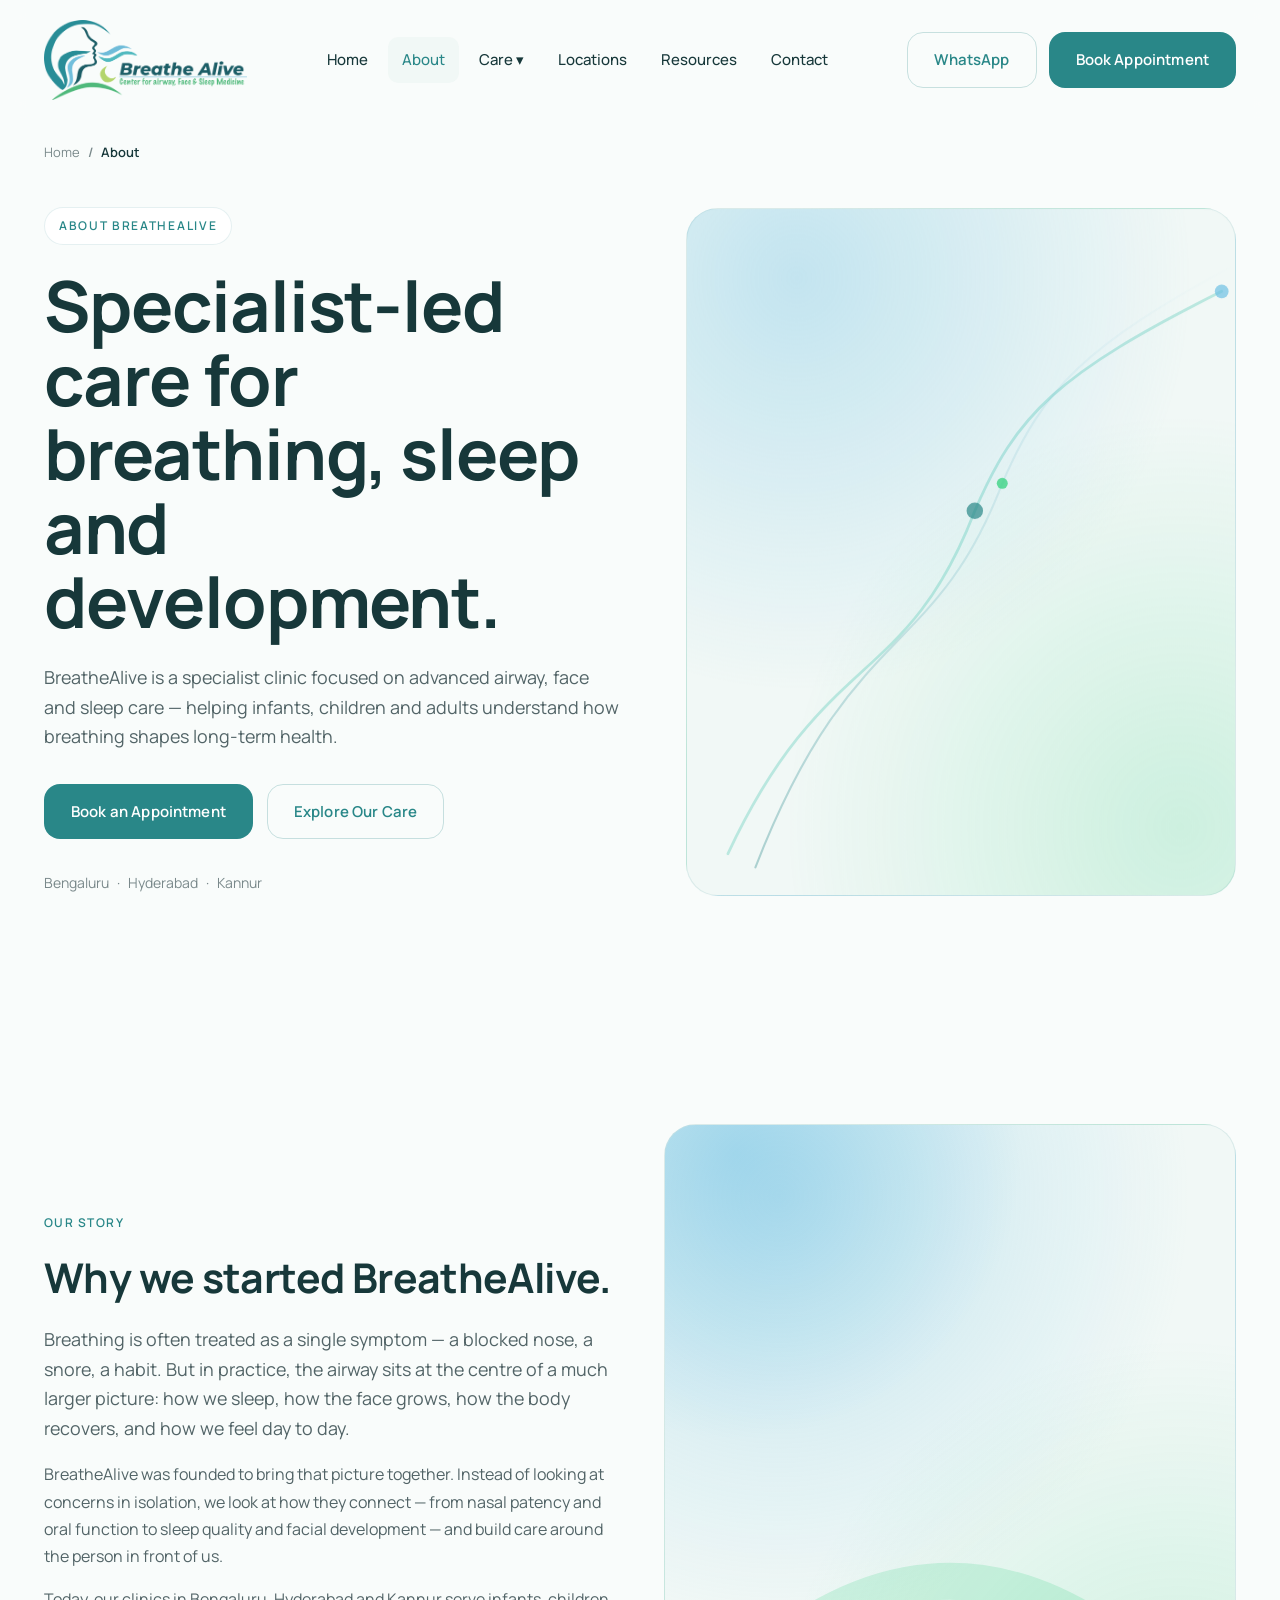
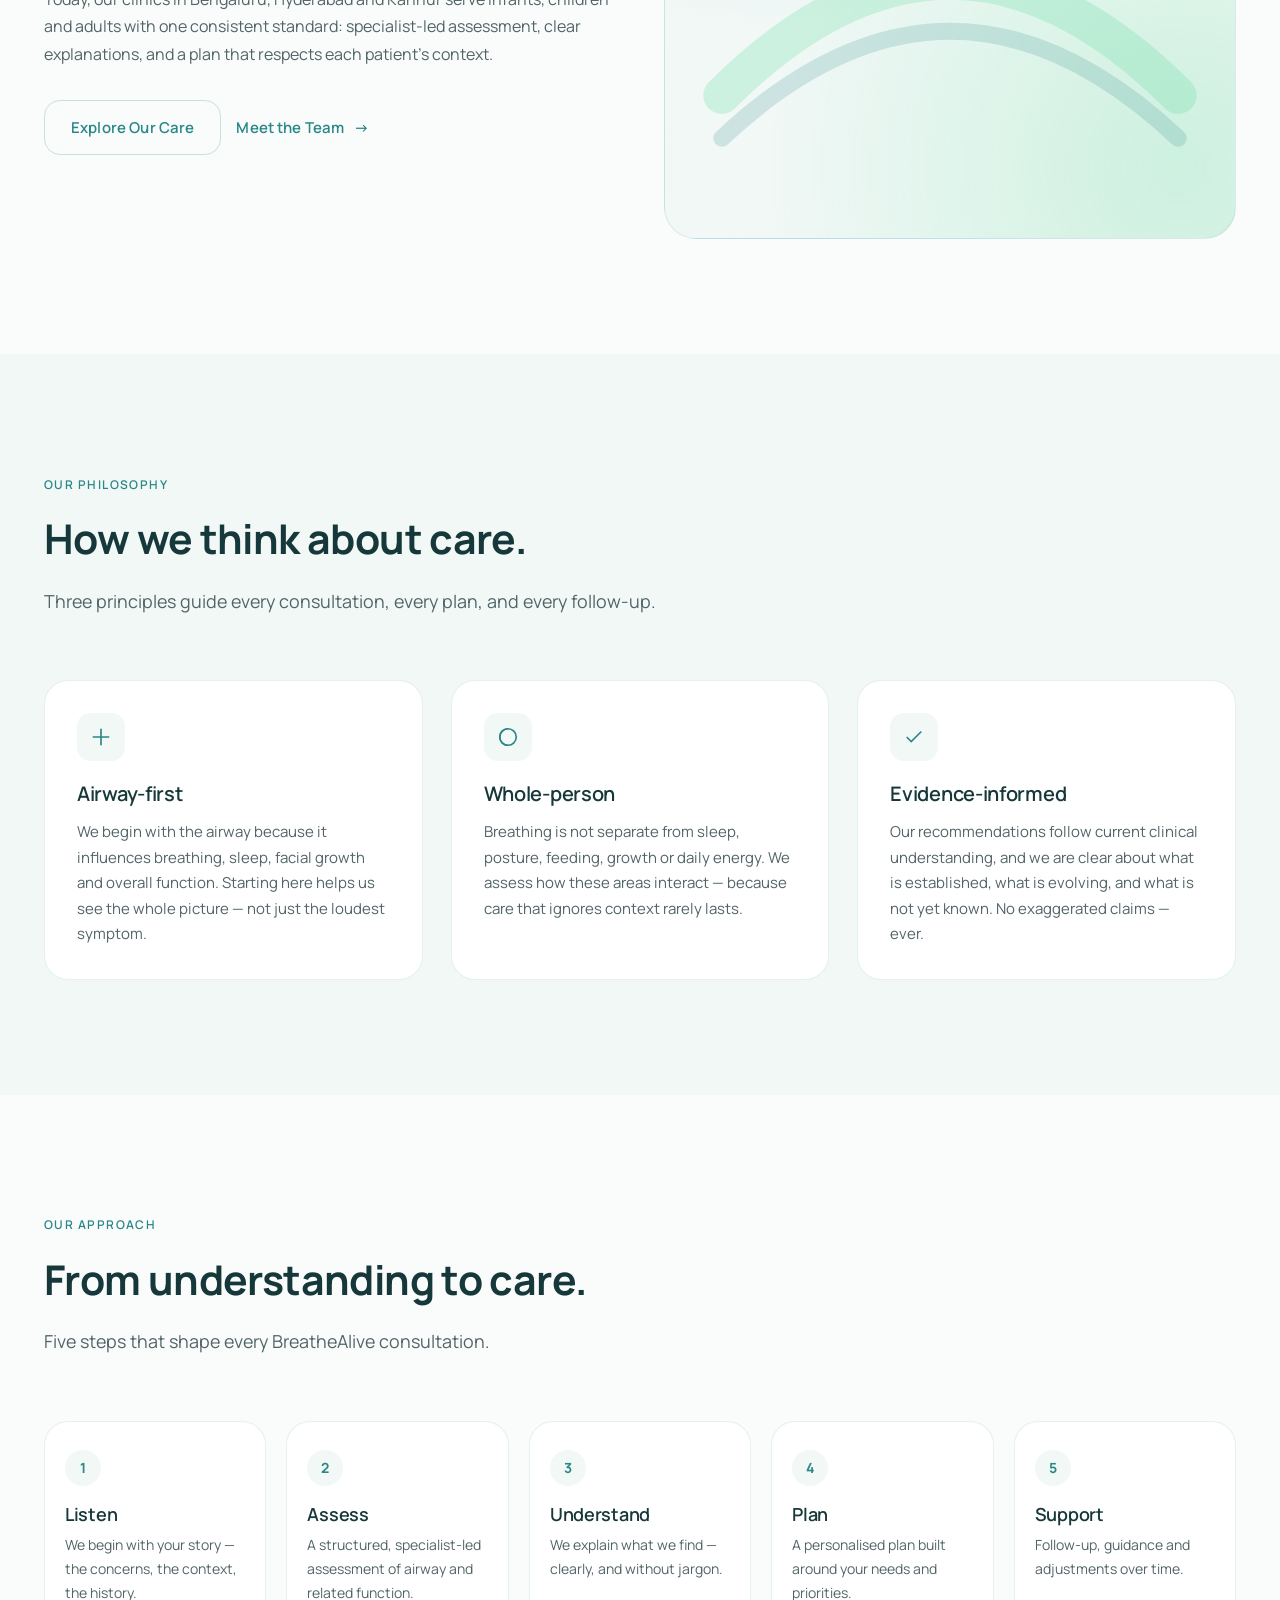
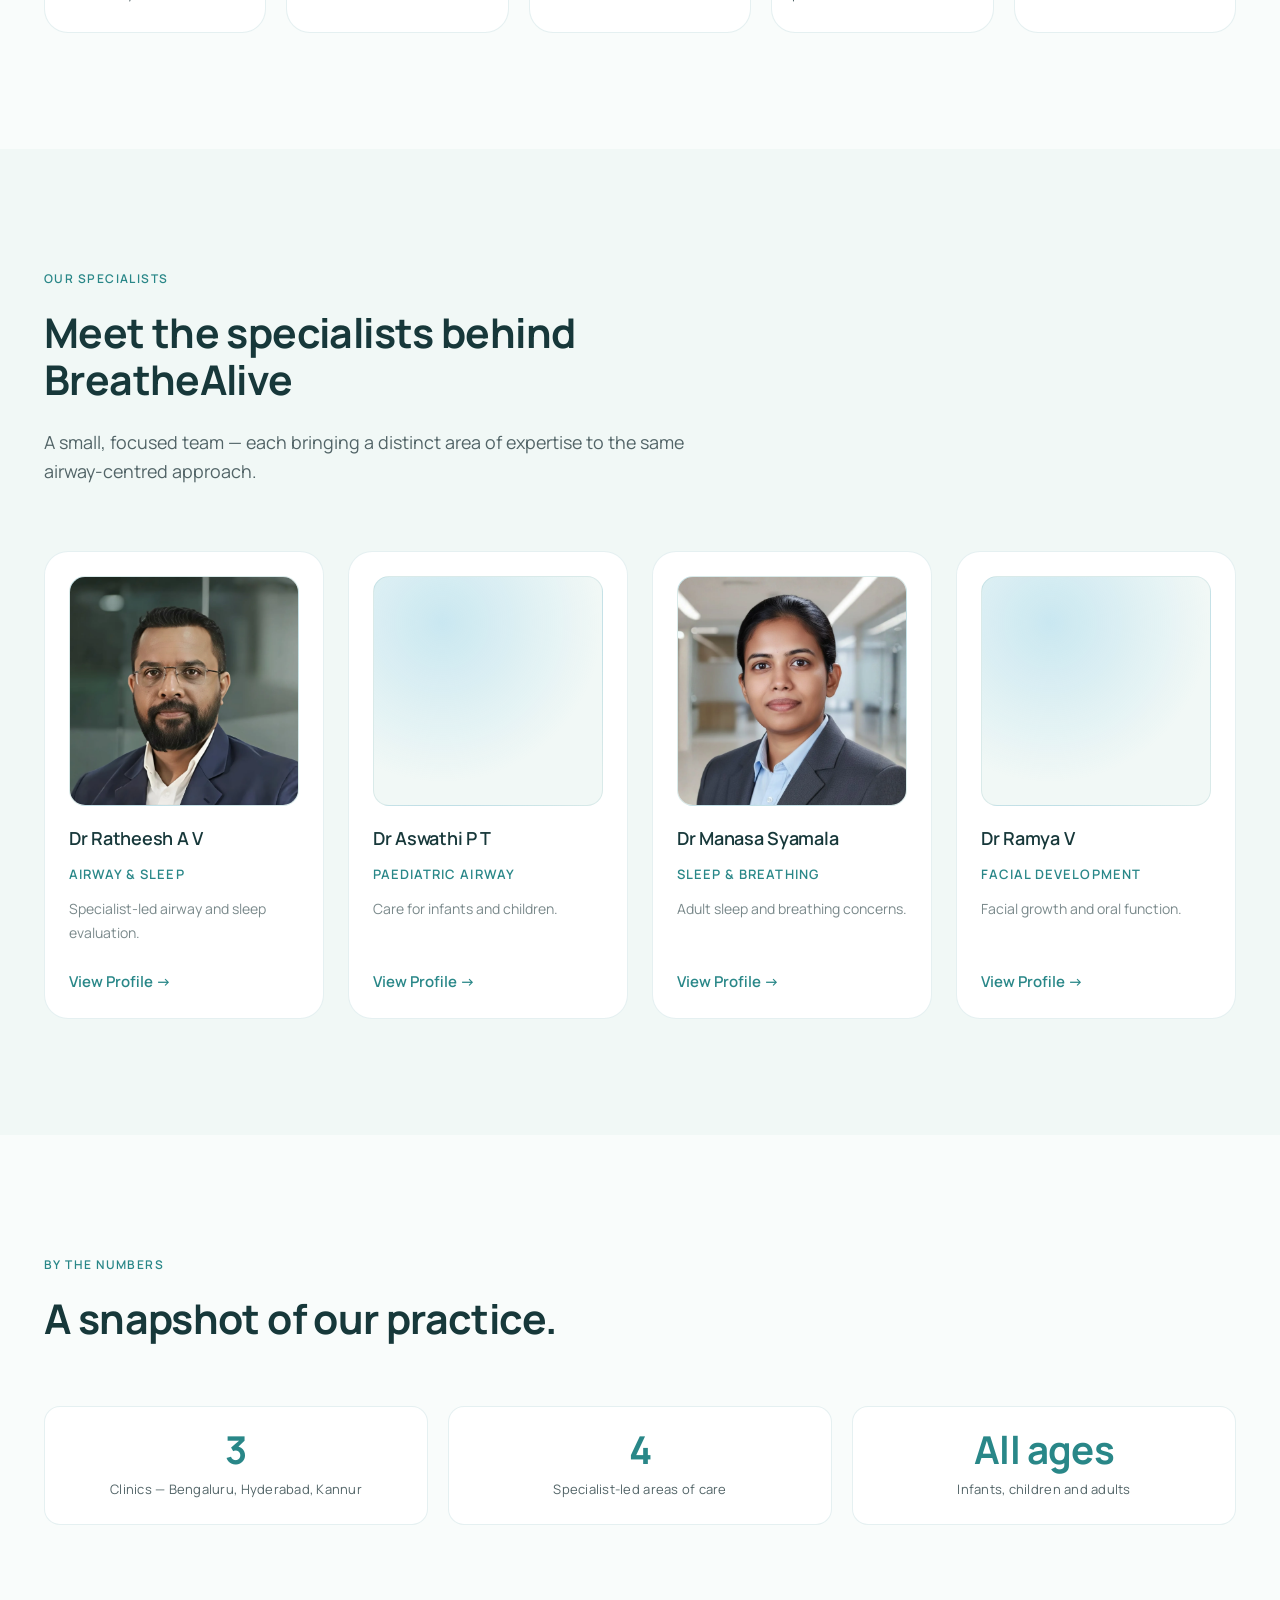
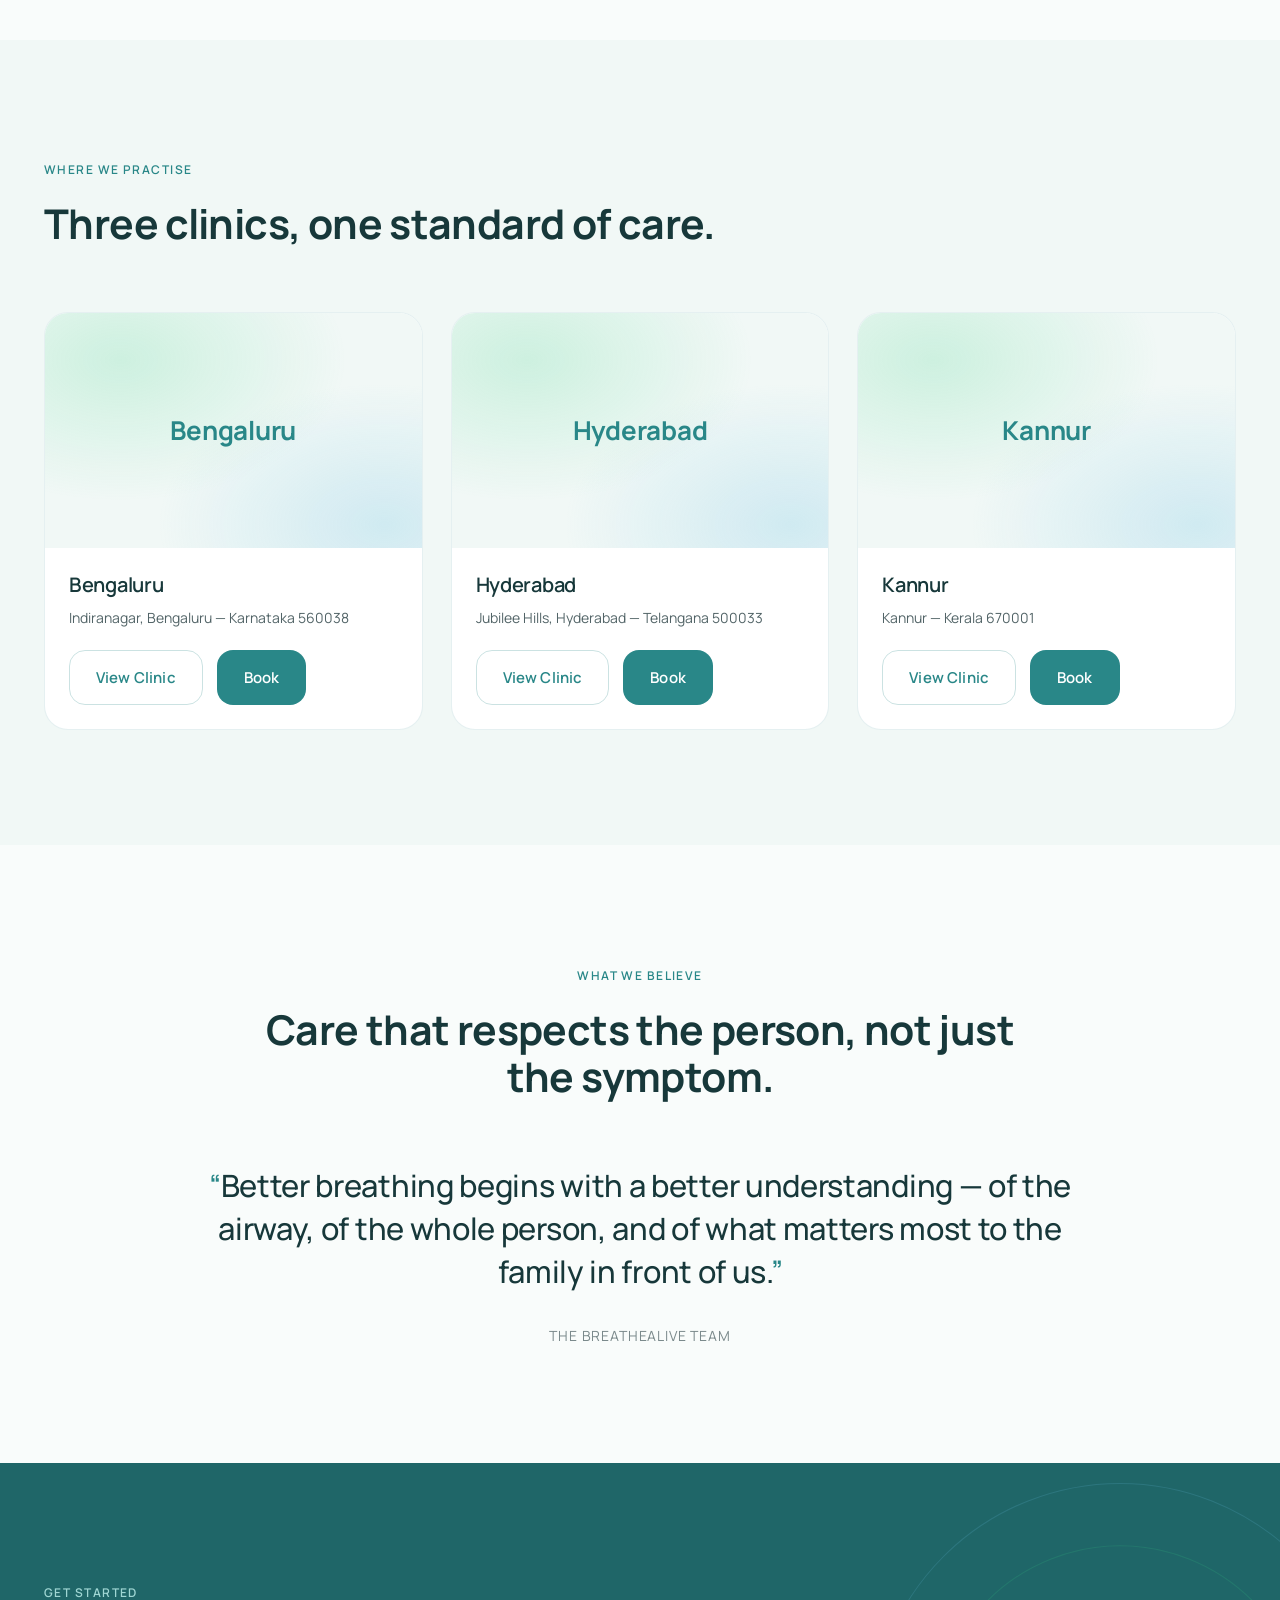
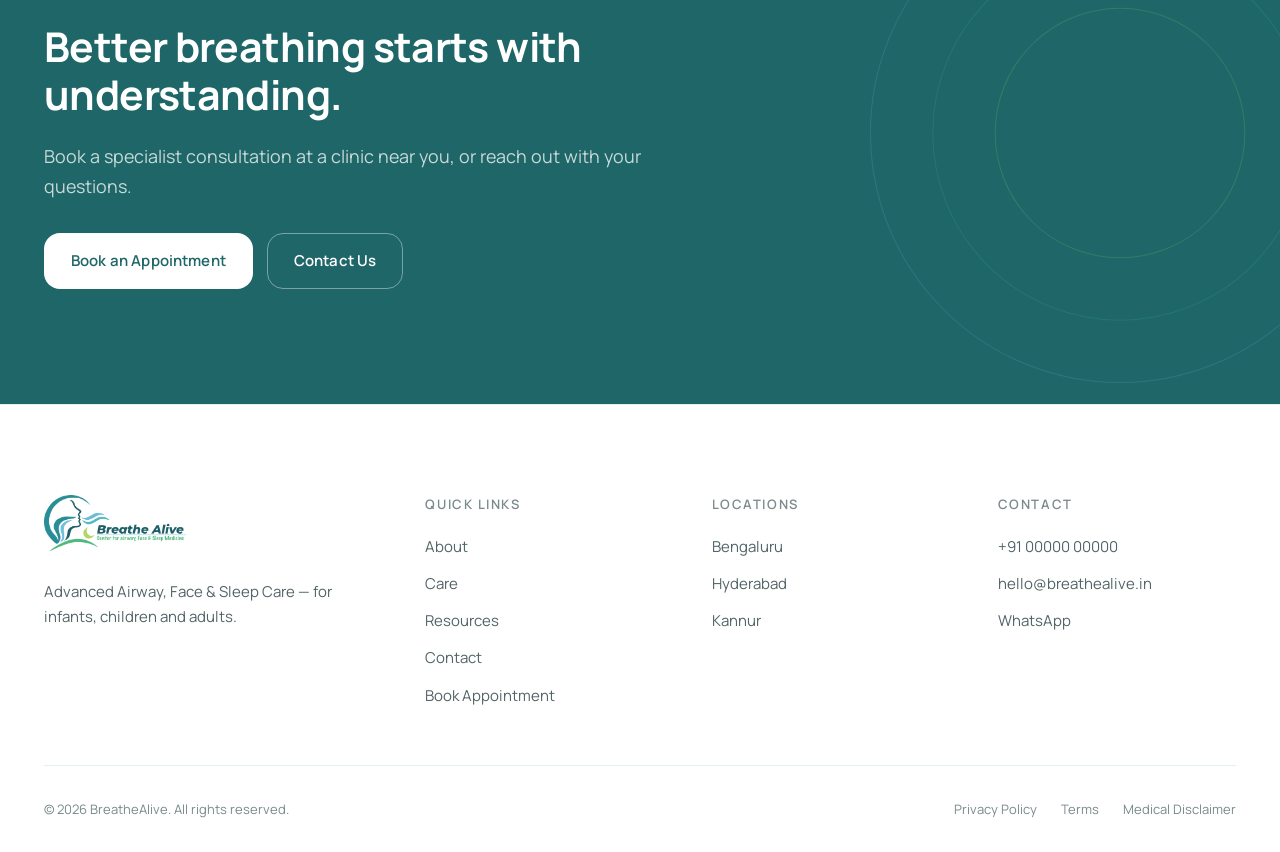
==== about.html @ f5736e85 "init init" ====
<!DOCTYPE html>
<html lang="en">

<head>
    <meta charset="UTF-8" />
    <meta name="viewport" content="width=device-width, initial-scale=1" />
    <title>About BreatheAlive — Advanced Airway, Face &amp; Sleep Care</title>
    <meta name="description"
        content="BreatheAlive is a specialist-led clinic focused on advanced airway, face and sleep care for infants, children and adults. Learn about our approach, philosophy and team." />
    <link rel="canonical" href="https://breathealive.in/about" />

    <!-- Open Graph -->
    <meta property="og:type" content="website" />
    <meta property="og:title" content="About BreatheAlive — Advanced Airway, Face &amp; Sleep Care" />
    <meta property="og:description" content="Specialist-led care for breathing, sleep and facial development." />
    <meta property="og:url" content="https://breathealive.in/about" />
    <meta property="og:image" content="https://breathealive.in/og.jpg" />

    <!-- Twitter -->
    <meta name="twitter:card" content="summary_large_image" />
    <meta name="twitter:title" content="About BreatheAlive" />
    <meta name="twitter:description" content="Specialist-led care for breathing, sleep and facial development." />

    <!-- Fonts -->
    <link rel="preconnect" href="https://fonts.googleapis.com" />
    <link rel="preconnect" href="https://fonts.gstatic.com" crossorigin />
    <link href="https://fonts.googleapis.com/css2?family=Manrope:wght@400;500;600;700&display=swap" rel="stylesheet" />

    <!-- Styles -->
    <link rel="stylesheet" href="assets/css/styles.css" />

    <!-- Page-specific additions (doctor image fix + about extras) -->
    <style>
        /* ---- Doctor avatar: make images fit properly ---- */
        .doctor__avatar {
            position: relative;
            width: 100%;
            aspect-ratio: 1 / 1;
            border-radius: var(--radius-md);
            overflow: hidden;
            border: 1px solid var(--border-soft);
            background:
                radial-gradient(100% 100% at 30% 20%, rgba(110, 193, 228, 0.30), transparent 70%),
                var(--color-surface-soft);
            display: grid;
            place-items: center;
            color: var(--color-primary);
            font-weight: 700;
            font-size: 40px;
            letter-spacing: -0.02em;
        }

        .doctor__avatar img {
            position: absolute;
            inset: 0;
            width: 100%;
            height: 100%;
            object-fit: cover;
            object-position: center top;
            display: block;
            transition: transform 600ms var(--ease);
        }

        .doctor:hover .doctor__avatar img {
            transform: scale(1.04);
        }

        /* ---- Team grid on About page (4 across) ---- */
        .team-grid {
            display: grid;
            grid-template-columns: repeat(4, 1fr);
            gap: 24px;
        }

        @media (max-width: 1024px) {
            .team-grid {
                grid-template-columns: repeat(2, 1fr);
            }
        }

        @media (max-width: 560px) {
            .team-grid {
                grid-template-columns: 1fr;
            }
        }

        /* ---- Story section with image ---- */
        .story-media {
            aspect-ratio: 4 / 5;
            border-radius: var(--radius-xl);
            border: 1px solid var(--border-soft);
            overflow: hidden;
            background:
                radial-gradient(120% 100% at 20% 10%, rgba(110, 193, 228, 0.35), transparent 60%),
                radial-gradient(120% 100% at 90% 90%, rgba(61, 211, 133, 0.20), transparent 60%),
                var(--color-surface-soft);
            position: relative;
        }

        .story-media img {
            width: 100%;
            height: 100%;
            object-fit: cover;
            display: block;
        }

        /* ---- Philosophy cards (icon-top layout) ---- */
        .principle {
            background: var(--color-surface);
            border: 1px solid var(--border-soft);
            border-radius: var(--radius-lg);
            padding: 32px;
            display: flex;
            flex-direction: column;
            gap: 12px;
            transition: transform var(--dur) var(--ease), box-shadow var(--dur) var(--ease);
        }

        .principle:hover {
            transform: translateY(-3px);
            box-shadow: var(--shadow-md);
        }

        .principle__icon {
            width: 48px;
            height: 48px;
            border-radius: 14px;
            background: var(--color-surface-soft);
            color: var(--color-primary);
            display: grid;
            place-items: center;
            margin-bottom: 8px;
        }

        .principle h3 {
            margin: 0;
            font-size: 20px;
        }

        .principle p {
            margin: 0;
            font-size: 15px;
        }

        /* ---- Credentials strip ---- */
        .credentials {
            display: grid;
            grid-template-columns: repeat(3, 1fr);
            gap: 20px;
        }

        .credential {
            background: var(--color-surface);
            border: 1px solid var(--border-soft);
            border-radius: var(--radius-md);
            padding: 24px;
            text-align: center;
        }

        .credential__num {
            font-size: clamp(28px, 3vw, 40px);
            font-weight: 700;
            color: var(--color-primary);
            line-height: 1;
            letter-spacing: -0.02em;
            margin-bottom: 8px;
        }

        .credential__label {
            font-size: 13px;
            color: var(--color-body);
            letter-spacing: 0.02em;
        }

        @media (max-width: 720px) {
            .credentials {
                grid-template-columns: 1fr;
            }
        }

        /* ---- Doctors at each location mini-grid ---- */
        .loc-mini {
            background: var(--color-surface);
            border: 1px solid var(--border-soft);
            border-radius: var(--radius-lg);
            overflow: hidden;
            display: flex;
            flex-direction: column;
        }

        .loc-mini__media {
            aspect-ratio: 16 / 10;
            background:
                radial-gradient(100% 100% at 20% 20%, rgba(61, 211, 133, 0.20), transparent 60%),
                radial-gradient(100% 100% at 90% 90%, rgba(110, 193, 228, 0.25), transparent 60%),
                var(--color-surface-soft);
            display: grid;
            place-items: center;
            color: var(--color-primary);
            font-weight: 700;
            font-size: 26px;
            letter-spacing: -0.01em;
        }

        .loc-mini__body {
            padding: 24px;
            display: flex;
            flex-direction: column;
            gap: 8px;
        }

        .loc-mini__body h3 {
            margin: 0;
            font-size: 20px;
        }

        .loc-mini__body p {
            margin: 0;
            font-size: 14px;
            color: var(--color-body);
        }

        .loc-mini__body .btn-row {
            margin-top: 12px;
        }
    </style>

    <!-- Structured data: AboutPage + Organization -->
    <script type="application/ld+json">
  {
    "@context": "https://schema.org",
    "@type": "AboutPage",
    "name": "About BreatheAlive",
    "url": "https://breathealive.in/about",
    "mainEntity": {
      "@type": "MedicalClinic",
      "name": "BreatheAlive",
      "description": "Specialist-led care for airway, breathing, sleep and facial development.",
      "url": "https://breathealive.in/",
      "medicalSpecialty": ["Otolaryngologic", "SleepMedicine", "Pediatric"],
      "areaServed": ["Bengaluru", "Hyderabad", "Kannur"],
      "employee": [
        { "@type": "Physician", "name": "Dr Ratheesh A V", "medicalSpecialty": "Airway & Sleep" },
        { "@type": "Physician", "name": "Dr Aswathi P T", "medicalSpecialty": "Paediatric Airway" },
        { "@type": "Physician", "name": "Dr Manasa Syamala", "medicalSpecialty": "Sleep & Breathing" },
        { "@type": "Physician", "name": "Dr Ramya V", "medicalSpecialty": "Facial Development" }
      ]
    }
  }
  </script>
</head>

<body>

    <a class="skip-link" href="#main">Skip to content</a>

    <!-- ============================= HEADER ============================= -->
    <header class="header" role="banner">
        <div class="header__inner">
            <a href="/" class="logo" aria-label="BreatheAlive home">
                <img src="assets/images/logo.png" alt="BreatheAlive — Airway, Face & Sleep Centre" class="logo__img"
                    width="220" height="80" loading="eager" decoding="async" />
                <!-- <span>BreatheAlive</span> -->
            </a>

            <nav class="nav" aria-label="Primary">
                <a class="nav__link" href="/">Home</a>
                <a class="nav__link" href="about.html" aria-current="page">About</a>
                <div class="nav__dropdown">
                    <a class="nav__link" href="care.html" aria-haspopup="true">Care ▾</a>
                    <div class="nav__dropdown-menu" role="menu">
                        <a href="infants.html" role="menuitem">Infants</a>
                        <a href="children.html" role="menuitem">Children</a>
                        <a href="adults.html" role="menuitem">Adults</a>
                    </div>
                </div>
                <a class="nav__link" href="locations.html">Locations</a>
                <a class="nav__link" href="resources.html">Resources</a>
                <a class="nav__link" href="contact.html">Contact</a>
            </nav>

            <div class="header__actions">
                <a class="btn btn--secondary" href="https://wa.me/910000000000" rel="noopener">WhatsApp</a>
                <a class="btn btn--primary" href="book.html">Book Appointment</a>
                <button class="header__menu-btn" data-menu-open aria-label="Open menu" aria-controls="mobile-drawer">
                    <svg width="22" height="22" viewBox="0 0 24 24" fill="none" stroke="currentColor" stroke-width="2"
                        aria-hidden="true">
                        <path d="M4 7h16M4 12h16M4 17h16" />
                    </svg>
                </button>
            </div>
        </div>
    </header>

    <!-- Mobile drawer -->
    <div class="drawer" id="mobile-drawer" data-drawer aria-hidden="true">
        <div class="drawer__head">
            <a href="/" class="logo"><span class="logo__mark" aria-hidden="true">B</span><span>BreatheAlive</span></a>
            <button class="drawer__close" data-menu-close aria-label="Close menu">
                <svg width="22" height="22" viewBox="0 0 24 24" fill="none" stroke="currentColor" stroke-width="2"
                    aria-hidden="true">
                    <path d="M6 6l12 12M18 6L6 18" />
                </svg>
            </button>
        </div>
        <nav class="drawer__nav" aria-label="Mobile">
            <a href="/">Home</a>
            <a href="about.html" aria-current="page">About</a>
            <a href="care.html">Care</a>
            <a href="infants.html">— Infants</a>
            <a href="children.html">— Children</a>
            <a href="adults.html">— Adults</a>
            <a href="locations.html">Locations</a>
            <a href="resources.html">Resources</a>
            <a href="contact.html">Contact</a>
        </nav>
        <div class="drawer__cta">
            <a class="btn btn--primary" href="book.html">Book Appointment</a>
            <a class="btn btn--secondary" href="https://wa.me/910000000000" rel="noopener">WhatsApp</a>
        </div>
    </div>

    <main id="main">

        <!-- ============================= BREADCRUMBS ============================= -->
        <div class="container">
            <nav class="breadcrumbs" aria-label="Breadcrumb">
                <ol>
                    <li><a href="/">Home</a></li>
                    <li aria-current="page">About</li>
                </ol>
            </nav>
        </div>

        <!-- ============================= HERO ============================= -->
        <section class="hero" style="padding-top:24px;">
            <div class="container">
                <div class="hero__grid">
                    <div>
                        <span class="hero__eyebrow">About BreatheAlive</span>
                        <h1>Specialist-led care for breathing, sleep and development.</h1>
                        <p class="lead hero__lead">
                            BreatheAlive is a specialist clinic focused on advanced airway, face
                            and sleep care — helping infants, children and adults understand how
                            breathing shapes long-term health.
                        </p>
                        <div class="btn-row">
                            <a class="btn btn--primary" href="book.html">Book an Appointment</a>
                            <a class="btn btn--secondary" href="care.html">Explore Our Care</a>
                        </div>
                        <p class="hero__trust">
                            <span>Bengaluru</span>
                            <span>Hyderabad</span>
                            <span>Kannur</span>
                        </p>
                    </div>

                    <div class="hero__visual" aria-hidden="true">
                        <svg viewBox="0 0 400 500" preserveAspectRatio="xMidYMid slice" role="img">
                            <defs>
                                <linearGradient id="ab1" x1="0" y1="0" x2="1" y2="1">
                                    <stop offset="0%" stop-color="#6EC1E4" stop-opacity="0.55" />
                                    <stop offset="100%" stop-color="#3DD385" stop-opacity="0.15" />
                                </linearGradient>
                                <linearGradient id="ab2" x1="0" y1="1" x2="1" y2="0">
                                    <stop offset="0%" stop-color="#298788" stop-opacity="0.35" />
                                    <stop offset="100%" stop-color="#6EC1E4" stop-opacity="0" />
                                </linearGradient>
                            </defs>
                            <path d="M30 470 C 100 320, 160 350, 210 220 C 240 150, 270 120, 390 60" stroke="url(#ab1)"
                                stroke-width="2" fill="none" stroke-linecap="round" />
                            <path d="M50 480 C 120 300, 180 330, 230 200 C 260 130, 290 100, 400 40" stroke="url(#ab2)"
                                stroke-width="1.5" fill="none" stroke-linecap="round" />
                            <circle cx="210" cy="220" r="6" fill="#298788" opacity="0.7" />
                            <circle cx="230" cy="200" r="4" fill="#3DD385" opacity="0.8" />
                            <circle cx="390" cy="60" r="5" fill="#6EC1E4" opacity="0.7" />
                        </svg>
                    </div>
                </div>
            </div>
        </section>

        <!-- ============================= OUR STORY ============================= -->
        <section class="section" aria-labelledby="story-title">
            <div class="container">
                <div class="grid-2">
                    <div data-reveal>
                        <span class="label">Our story</span>
                        <h2 id="story-title">Why we started BreatheAlive.</h2>
                        <p class="lead">
                            Breathing is often treated as a single symptom — a blocked nose, a
                            snore, a habit. But in practice, the airway sits at the centre of a
                            much larger picture: how we sleep, how the face grows, how the body
                            recovers, and how we feel day to day.
                        </p>
                        <p>
                            BreatheAlive was founded to bring that picture together. Instead of
                            looking at concerns in isolation, we look at how they connect — from
                            nasal patency and oral function to sleep quality and facial
                            development — and build care around the person in front of us.
                        </p>
                        <p>
                            Today, our clinics in Bengaluru, Hyderabad and Kannur serve infants,
                            children and adults with one consistent standard: specialist-led
                            assessment, clear explanations, and a plan that respects each
                            patient's context.
                        </p>
                        <div class="btn-row mt-32">
                            <a class="btn btn--secondary" href="care.html">Explore Our Care</a>
                            <a class="btn btn--ghost" href="#team">Meet the Team</a>
                        </div>
                    </div>

                    <div class="story-media" data-reveal aria-hidden="true">
                        <!-- Replace with a real clinic photo:
               <img src="assets/clinic/story.webp" alt="" loading="lazy" width="800" height="1000" /> -->
                        <svg viewBox="0 0 400 500" preserveAspectRatio="xMidYMid slice"
                            style="width:100%;height:100%;display:block;">
                            <defs>
                                <radialGradient id="sbg" cx="0.3" cy="0.2">
                                    <stop offset="0%" stop-color="#6EC1E4" stop-opacity="0.45" />
                                    <stop offset="100%" stop-color="#6EC1E4" stop-opacity="0" />
                                </radialGradient>
                            </defs>
                            <circle cx="130" cy="140" r="200" fill="url(#sbg)" />
                            <path d="M40 400 Q 200 240, 360 400" stroke="#3DD385" stroke-width="26" fill="none"
                                opacity="0.20" stroke-linecap="round" />
                            <path d="M40 430 Q 200 280, 360 430" stroke="#298788" stroke-width="12" fill="none"
                                opacity="0.18" stroke-linecap="round" />
                        </svg>
                    </div>
                </div>
            </div>
        </section>

        <!-- ============================= OUR PHILOSOPHY ============================= -->
        <section class="section section--soft" aria-labelledby="philosophy-title">
            <div class="container">
                <div class="section-head" data-reveal>
                    <span class="label">Our philosophy</span>
                    <h2 id="philosophy-title">How we think about care.</h2>
                    <p class="lead">Three principles guide every consultation, every plan, and every follow-up.</p>
                </div>

                <div class="grid-3">
                    <article class="principle" data-reveal>
                        <div class="principle__icon" aria-hidden="true">
                            <svg width="22" height="22" viewBox="0 0 24 24" fill="none" stroke="currentColor"
                                stroke-width="1.8">
                                <path d="M12 3v18M3 12h18" />
                            </svg>
                        </div>
                        <h3>Airway-first</h3>
                        <p>We begin with the airway because it influences breathing, sleep, facial growth and overall
                            function. Starting here helps us see the whole picture — not just the loudest symptom.</p>
                    </article>

                    <article class="principle" data-reveal>
                        <div class="principle__icon" aria-hidden="true">
                            <svg width="22" height="22" viewBox="0 0 24 24" fill="none" stroke="currentColor"
                                stroke-width="1.8">
                                <circle cx="12" cy="12" r="9" />
                                <path d="M12 3a9 9 0 0 0 0 18" />
                            </svg>
                        </div>
                        <h3>Whole-person</h3>
                        <p>Breathing is not separate from sleep, posture, feeding, growth or daily energy. We assess how
                            these areas interact — because care that ignores context rarely lasts.</p>
                    </article>

                    <article class="principle" data-reveal>
                        <div class="principle__icon" aria-hidden="true">
                            <svg width="22" height="22" viewBox="0 0 24 24" fill="none" stroke="currentColor"
                                stroke-width="1.8">
                                <path d="M4 12l5 5L20 6" />
                            </svg>
                        </div>
                        <h3>Evidence-informed</h3>
                        <p>Our recommendations follow current clinical understanding, and we are clear about what is
                            established, what is evolving, and what is not yet known. No exaggerated claims — ever.</p>
                    </article>
                </div>
            </div>
        </section>

        <!-- ============================= OUR APPROACH ============================= -->
        <section class="section" aria-labelledby="approach-title">
            <div class="container">
                <div class="section-head" data-reveal>
                    <span class="label">Our approach</span>
                    <h2 id="approach-title">From understanding to care.</h2>
                    <p class="lead">Five steps that shape every BreatheAlive consultation.</p>
                </div>

                <div class="steps">
                    <div class="step" data-reveal>
                        <span class="step__num">1</span>
                        <h4>Listen</h4>
                        <p>We begin with your story — the concerns, the context, the history.</p>
                    </div>
                    <div class="step" data-reveal>
                        <span class="step__num">2</span>
                        <h4>Assess</h4>
                        <p>A structured, specialist-led assessment of airway and related function.</p>
                    </div>
                    <div class="step" data-reveal>
                        <span class="step__num">3</span>
                        <h4>Understand</h4>
                        <p>We explain what we find — clearly, and without jargon.</p>
                    </div>
                    <div class="step" data-reveal>
                        <span class="step__num">4</span>
                        <h4>Plan</h4>
                        <p>A personalised plan built around your needs and priorities.</p>
                    </div>
                    <div class="step" data-reveal>
                        <span class="step__num">5</span>
                        <h4>Support</h4>
                        <p>Follow-up, guidance and adjustments over time.</p>
                    </div>
                </div>
            </div>
        </section>

        <!-- ============================= TEAM ============================= -->
        <section class="section section--soft" id="team" aria-labelledby="team-title">
            <div class="container">
                <div class="section-head" data-reveal>
                    <span class="label">Our specialists</span>
                    <h2 id="team-title">Meet the specialists behind BreatheAlive</h2>
                    <p class="lead">A small, focused team — each bringing a distinct area of expertise to the same
                        airway-centred approach.</p>
                </div>

                <div class="team-grid">

                    <article class="doctor" data-reveal>
                        <div class="doctor__avatar" aria-hidden="true">
                            <img src="assets/profiles/dr_ratheesh.webp" alt="" loading="lazy" decoding="async"
                                width="400" height="400" />
                        </div>
                        <h4>Dr Ratheesh A V</h4>
                        <div class="doctor__specialty">Airway &amp; Sleep</div>
                        <div class="doctor__meta">Specialist-led airway and sleep evaluation.</div>
                        <a class="card__link" href="#team">View Profile</a>
                    </article>

                    <article class="doctor" data-reveal>
                        <div class="doctor__avatar" aria-hidden="true">
                            <img src="assets/profiles/dr_aswathi.webp" alt="" loading="lazy" decoding="async"
                                width="400" height="400" />
                        </div>
                        <h4>Dr Aswathi P T</h4>
                        <div class="doctor__specialty">Paediatric Airway</div>
                        <div class="doctor__meta">Care for infants and children.</div>
                        <a class="card__link" href="#team">View Profile</a>
                    </article>

                    <article class="doctor" data-reveal>
                        <div class="doctor__avatar" aria-hidden="true">
                            <img src="assets/profiles/dr_manasa_syamala.webp" alt="" loading="lazy" decoding="async"
                                width="400" height="400" />
                        </div>
                        <h4>Dr Manasa Syamala</h4>
                        <div class="doctor__specialty">Sleep &amp; Breathing</div>
                        <div class="doctor__meta">Adult sleep and breathing concerns.</div>
                        <a class="card__link" href="#team">View Profile</a>
                    </article>

                    <article class="doctor" data-reveal>
                        <div class="doctor__avatar" aria-hidden="true">
                            <img src="assets/profiles/dr_ramya.webp" alt="" loading="lazy" decoding="async" width="400"
                                height="400" />
                        </div>
                        <h4>Dr Ramya V</h4>
                        <div class="doctor__specialty">Facial Development</div>
                        <div class="doctor__meta">Facial growth and oral function.</div>
                        <a class="card__link" href="#team">View Profile</a>
                    </article>

                </div>
            </div>
        </section>

        <!-- ============================= CREDENTIALS ============================= -->
        <section class="section" aria-labelledby="credentials-title">
            <div class="container">
                <div class="section-head" data-reveal>
                    <span class="label">By the numbers</span>
                    <h2 id="credentials-title">A snapshot of our practice.</h2>
                </div>

                <div class="credentials">
                    <div class="credential" data-reveal>
                        <div class="credential__num">3</div>
                        <div class="credential__label">Clinics — Bengaluru, Hyderabad, Kannur</div>
                    </div>
                    <div class="credential" data-reveal>
                        <div class="credential__num">4</div>
                        <div class="credential__label">Specialist-led areas of care</div>
                    </div>
                    <div class="credential" data-reveal>
                        <div class="credential__num">All ages</div>
                        <div class="credential__label">Infants, children and adults</div>
                    </div>
                </div>

                <!-- Optional: replace the numbers above with real practice metrics
           once you are ready to publish them (years of practice, consultations,
           conditions assessed, etc.). Only publish numbers you can support. -->
            </div>
        </section>

        <!-- ============================= LOCATIONS SNAPSHOT ============================= -->
        <section class="section section--soft" aria-labelledby="locations-title">
            <div class="container">
                <div class="section-head" data-reveal>
                    <span class="label">Where we practise</span>
                    <h2 id="locations-title">Three clinics, one standard of care.</h2>
                </div>

                <div class="grid-3">
                    <article class="loc-mini" data-reveal>
                        <div class="loc-mini__media" aria-hidden="true">Bengaluru</div>
                        <div class="loc-mini__body">
                            <h3>Bengaluru</h3>
                            <p>Indiranagar, Bengaluru — Karnataka 560038</p>
                            <div class="btn-row">
                                <a class="btn btn--secondary" href="locations.html#bengaluru">View Clinic</a>
                                <a class="btn btn--primary" href="book.html">Book</a>
                            </div>
                        </div>
                    </article>

                    <article class="loc-mini" data-reveal>
                        <div class="loc-mini__media" aria-hidden="true">Hyderabad</div>
                        <div class="loc-mini__body">
                            <h3>Hyderabad</h3>
                            <p>Jubilee Hills, Hyderabad — Telangana 500033</p>
                            <div class="btn-row">
                                <a class="btn btn--secondary" href="locations.html#hyderabad">View Clinic</a>
                                <a class="btn btn--primary" href="book.html">Book</a>
                            </div>
                        </div>
                    </article>

                    <article class="loc-mini" data-reveal>
                        <div class="loc-mini__media" aria-hidden="true">Kannur</div>
                        <div class="loc-mini__body">
                            <h3>Kannur</h3>
                            <p>Kannur — Kerala 670001</p>
                            <div class="btn-row">
                                <a class="btn btn--secondary" href="locations.html#kannur">View Clinic</a>
                                <a class="btn btn--primary" href="book.html">Book</a>
                            </div>
                        </div>
                    </article>
                </div>
            </div>
        </section>

        <!-- ============================= VALUES QUOTE ============================= -->
        <section class="section" aria-labelledby="values-title">
            <div class="container">
                <div class="section-head center" data-reveal>
                    <span class="label">What we believe</span>
                    <h2 id="values-title">Care that respects the person, not just the symptom.</h2>
                </div>

                <div class="quote" data-reveal>
                    <p class="quote__text">Better breathing begins with a better understanding — of the airway, of the
                        whole person, and of what matters most to the family in front of us.</p>
                    <div class="quote__meta">The BreatheAlive Team</div>
                </div>
            </div>
        </section>

        <!-- ============================= FINAL CTA ============================= -->
        <section class="section section--dark cta-band" aria-labelledby="cta-title">
            <div class="container">
                <div class="cta-band__inner" data-reveal>
                    <span class="label" style="color:#9FD6D3">Get started</span>
                    <h2 id="cta-title">Better breathing starts with understanding.</h2>
                    <p class="lead" style="color:#C7DAD8">Book a specialist consultation at a clinic near you, or reach
                        out with your questions.</p>
                    <div class="btn-row mt-32">
                        <a class="btn btn--white" href="book.html">Book an Appointment</a>
                        <a class="btn btn--outline-white" href="contact.html">Contact Us</a>
                    </div>
                </div>
                <svg class="cta-band__art" viewBox="0 0 500 500" aria-hidden="true">
                    <circle cx="250" cy="250" r="240" fill="none" stroke="#6EC1E4" stroke-opacity="0.35" />
                    <circle cx="250" cy="250" r="180" fill="none" stroke="#3DD385" stroke-opacity="0.30" />
                    <circle cx="250" cy="250" r="120" fill="none" stroke="#D0FF71" stroke-opacity="0.25" />
                </svg>
            </div>
        </section>

    </main>

    <!-- ============================= FOOTER ============================= -->
    <footer class="footer" role="contentinfo">
        <div class="container">
            <div class="footer__grid">
                <div>
                    <a href="/" class="logo" aria-label="BreatheAlive home">
                        <img src="assets/images/logo.png" alt="BreatheAlive" class="logo__img" width="220" height="52"
                            loading="lazy" decoding="async" />
                    </a>
                    <p class="footer__desc">Advanced Airway, Face &amp; Sleep Care — for infants, children and adults.
                    </p>
                </div>

                <div>
                    <h4>Quick Links</h4>
                    <ul>
                        <li><a href="about.html">About</a></li>
                        <li><a href="care.html">Care</a></li>
                        <li><a href="resources.html">Resources</a></li>
                        <li><a href="contact.html">Contact</a></li>
                        <li><a href="book.html">Book Appointment</a></li>
                    </ul>
                </div>

                <div>
                    <h4>Locations</h4>
                    <ul>
                        <li><a href="locations.html#bengaluru">Bengaluru</a></li>
                        <li><a href="locations.html#hyderabad">Hyderabad</a></li>
                        <li><a href="locations.html#kannur">Kannur</a></li>
                    </ul>
                </div>

                <div>
                    <h4>Contact</h4>
                    <ul>
                        <li><a href="tel:+910000000000">+91 00000 00000</a></li>
                        <li><a href="mailto:hello@breathealive.in">hello@breathealive.in</a></li>
                        <li><a href="https://wa.me/910000000000" rel="noopener">WhatsApp</a></li>
                    </ul>
                </div>
            </div>

            <div class="footer__bottom">
                <div>© <span class="year"></span> BreatheAlive. All rights reserved.</div>
                <div class="footer__legal">
                    <a href="privacy.html">Privacy Policy</a>
                    <a href="terms.html">Terms</a>
                    <a href="medical-disclaimer.html">Medical Disclaimer</a>
                </div>
            </div>
        </div>
    </footer>

    <!-- ============================= MOBILE BOTTOM BAR ============================= -->
    <div class="bottom-bar" role="navigation" aria-label="Quick actions">
        <div class="container bottom-bar__inner">
            <a href="tel:+910000000000">Call</a>
            <a href="https://wa.me/910000000000" rel="noopener">WhatsApp</a>
            <a class="is-primary" href="book.html">Book Appointment</a>
        </div>
    </div>

    <script src="assets/js/main.js" defer></script>
    <script>
        document.querySelectorAll('.year').forEach(function (e) {
            e.textContent = new Date().getFullYear();
        });
    </script>
</body>

</html>
---- assets/css/styles.css ----
/* ==========================================================================
   BreatheAlive — Design System
   ========================================================================== */

:root {
  /* Colors */
  --color-primary: #298788;
  --color-primary-dark: #1F6668;
  --color-secondary: #3DD385;
  --color-accent: #D0FF71;
  --color-sky: #6EC1E4;

  --color-heading: #17383A;
  --color-body: #526467;
  --color-muted: #7A898B;

  --color-background: #F9FCFB;
  --color-surface: #FFFFFF;
  --color-surface-soft: #F1F8F6;

  --border-soft: rgba(41, 135, 136, 0.12);
  --border-mid: rgba(41, 135, 136, 0.24);

  /* Radius */
  --radius-sm: 10px;
  --radius-md: 16px;
  --radius-lg: 24px;
  --radius-xl: 32px;

  /* Layout */
  --container: 1240px;
  --section-space: clamp(72px, 9vw, 140px);

  /* Motion */
  --ease: cubic-bezier(0.22, 0.61, 0.36, 1);
  --dur-fast: 180ms;
  --dur: 320ms;
  --dur-slow: 600ms;

  /* Shadows (soft, restrained) */
  --shadow-sm: 0 1px 2px rgba(23, 56, 58, 0.04);
  --shadow-md: 0 8px 24px rgba(23, 56, 58, 0.06);
  --shadow-lg: 0 20px 60px rgba(23, 56, 58, 0.08);

  /* Focus */
  --focus: 0 0 0 2px var(--color-background), 0 0 0 4px var(--color-primary);
}

/* ==========================================================================
   Reset
   ========================================================================== */

*,
*::before,
*::after {
  box-sizing: border-box;
}

html {
  -webkit-text-size-adjust: 100%;
  scroll-behavior: smooth;
}

body {
  margin: 0;
  font-family: 'Manrope', -apple-system, BlinkMacSystemFont, 'Segoe UI', Roboto, sans-serif;
  font-size: 16px;
  line-height: 1.7;
  color: var(--color-body);
  background: var(--color-background);
  -webkit-font-smoothing: antialiased;
  -moz-osx-font-smoothing: grayscale;
}

img,
svg,
video {
  max-width: 100%;
  display: block;
}

button,
input,
select,
textarea {
  font: inherit;
  color: inherit;
}

a {
  color: var(--color-primary);
  text-decoration: none;
}

a:hover {
  color: var(--color-primary-dark);
}

:focus-visible {
  outline: none;
  box-shadow: var(--focus);
  border-radius: 4px;
}

/* ==========================================================================
   Typography
   ========================================================================== */

h1,
h2,
h3,
h4 {
  font-family: 'Manrope', sans-serif;
  color: var(--color-heading);
  margin: 0 0 0.6em;
  font-weight: 700;
  letter-spacing: -0.015em;
}

h1 {
  font-size: clamp(40px, 5.5vw, 76px);
  line-height: 1.05;
  font-weight: 700;
}

h2 {
  font-size: clamp(28px, 3.2vw, 44px);
  line-height: 1.15;
  font-weight: 700;
}

h3 {
  font-size: clamp(20px, 2vw, 26px);
  line-height: 1.3;
  font-weight: 600;
}

h4 {
  font-size: 18px;
  line-height: 1.4;
  font-weight: 600;
}

p {
  margin: 0 0 1em;
}

.label {
  display: inline-block;
  font-size: 12px;
  font-weight: 600;
  letter-spacing: 0.12em;
  text-transform: uppercase;
  color: var(--color-primary);
  margin-bottom: 20px;
}

.lead {
  font-size: clamp(17px, 1.4vw, 20px);
  line-height: 1.65;
  color: var(--color-body);
  max-width: 62ch;
}

/* ==========================================================================
   Layout
   ========================================================================== */

.container {
  width: 100%;
  max-width: var(--container);
  margin: 0 auto;
  padding: 0 24px;
}

.section {
  padding: var(--section-space) 0;
}

.section--soft {
  background: var(--color-surface-soft);
}

.section--white {
  background: var(--color-surface);
}

.section--dark {
  background: var(--color-primary-dark);
  color: #EAF3F2;
}

.section--dark h1,
.section--dark h2,
.section--dark h3 {
  color: #FFFFFF;
}

.section--dark p {
  color: #C7DAD8;
}

.section-head {
  max-width: 780px;
  margin-bottom: clamp(40px, 5vw, 72px);
}

.section-head.center {
  margin-left: auto;
  margin-right: auto;
  text-align: center;
}

.grid-2 {
  display: grid;
  grid-template-columns: 1fr 1fr;
  gap: 48px;
  align-items: center;
}

.grid-3 {
  display: grid;
  grid-template-columns: repeat(3, 1fr);
  gap: 28px;
}

.grid-4 {
  display: grid;
  grid-template-columns: repeat(4, 1fr);
  gap: 24px;
}

@media (max-width: 1024px) {

  .grid-3,
  .grid-4 {
    grid-template-columns: repeat(2, 1fr);
  }
}

@media (max-width: 720px) {

  .grid-2,
  .grid-3,
  .grid-4 {
    grid-template-columns: 1fr;
    gap: 20px;
  }
}

/* ==========================================================================
   Buttons
   ========================================================================== */

.btn {
  display: inline-flex;
  align-items: center;
  justify-content: center;
  gap: 10px;
  padding: 14px 26px;
  font-size: 15px;
  font-weight: 600;
  letter-spacing: 0.01em;
  border-radius: var(--radius-md);
  border: 1px solid transparent;
  cursor: pointer;
  transition: transform var(--dur-fast) var(--ease),
    background var(--dur-fast) var(--ease),
    color var(--dur-fast) var(--ease),
    border-color var(--dur-fast) var(--ease);
  text-decoration: none;
  white-space: nowrap;
}

.btn:hover {
  transform: translateY(-1px);
}

.btn:active {
  transform: translateY(0);
}

.btn--primary {
  background: var(--color-primary);
  color: #fff;
}

.btn--primary:hover {
  background: var(--color-primary-dark);
  color: #fff;
}

.btn--secondary {
  background: transparent;
  color: var(--color-primary);
  border-color: var(--border-mid);
}

.btn--secondary:hover {
  background: var(--color-primary);
  color: #fff;
  border-color: var(--color-primary);
}

.btn--ghost {
  background: transparent;
  color: var(--color-primary);
  padding: 14px 0;
}

.btn--ghost::after {
  content: "→";
  transition: transform var(--dur-fast) var(--ease);
}

.btn--ghost:hover::after {
  transform: translateX(4px);
}

.btn--ghost:hover {
  color: var(--color-primary-dark);
}

.btn--white {
  background: #fff;
  color: var(--color-primary-dark);
}

.btn--white:hover {
  background: #fff;
  color: var(--color-primary);
  transform: translateY(-1px);
}

.btn--outline-white {
  background: transparent;
  color: #fff;
  border-color: rgba(255, 255, 255, 0.4);
}

.btn--outline-white:hover {
  background: #fff;
  color: var(--color-primary-dark);
}

.btn-row {
  display: flex;
  flex-wrap: wrap;
  gap: 14px;
}

/* ==========================================================================
   Header
   ========================================================================== */

.header {
  position: sticky;
  top: 0;
  z-index: 50;
  background: rgba(249, 252, 251, 0.85);
  backdrop-filter: saturate(160%) blur(12px);
  -webkit-backdrop-filter: saturate(160%) blur(12px);
  border-bottom: 1px solid transparent;
  transition: border-color var(--dur) var(--ease),
    background var(--dur) var(--ease),
    padding var(--dur) var(--ease);
}

.header.is-scrolled {
  background: rgba(255, 255, 255, 0.92);
  border-bottom-color: var(--border-soft);
}

.header__inner {
  display: flex;
  align-items: center;
  justify-content: space-between;
  gap: 24px;
  padding: 20px 24px;
  max-width: var(--container);
  margin: 0 auto;
  transition: padding var(--dur) var(--ease);
}

.header.is-scrolled .header__inner {
  padding: 12px 24px;
}

/* ==========================================================================
   Logo (image-based)
   ========================================================================== */

.logo {
  display: inline-flex;
  align-items: center;
  text-decoration: none;
  line-height: 0;
}

.logo:hover {
  opacity: 0.92;
}

.logo__img {
  display: block;
  /* height: 52px; */
  width: auto;
  max-width: 100%;
  transition: height var(--dur) var(--ease);
}

/* Header shrink state */
.header.is-scrolled .logo__img {
  height: 44px;
}

/* Footer logo */
.footer .logo__img {
  height: 56px;
}

/* Mobile drawer */
.drawer .logo__img {
  height: 46px;
}

/* Mobile */
@media (max-width: 768px) {
  .logo__img {
    height: 44px;
  }

  .header.is-scrolled .logo__img {
    height: 38px;
  }

  .footer .logo__img {
    height: 48px;
  }

  .drawer .logo__img {
    height: 42px;
  }
}

/* Keep the old mark style available in case you use it elsewhere */
.logo__mark {
  width: 32px;
  height: 32px;
  border-radius: 10px;
  background: linear-gradient(135deg, var(--color-primary), var(--color-sky));
  display: grid;
  place-items: center;
  color: #fff;
  font-size: 14px;
  font-weight: 700;
}

.nav {
  display: flex;
  align-items: center;
  gap: 6px;
}

.nav__link {
  padding: 10px 14px;
  border-radius: 10px;
  font-size: 15px;
  font-weight: 500;
  color: var(--color-heading);
  transition: background var(--dur-fast) var(--ease), color var(--dur-fast) var(--ease);
}

.nav__link:hover,
.nav__link[aria-current="page"] {
  background: var(--color-surface-soft);
  color: var(--color-primary);
}

.nav__dropdown {
  position: relative;
}

.nav__dropdown-menu {
  position: absolute;
  top: 100%;
  left: 0;
  min-width: 220px;
  background: #fff;
  border: 1px solid var(--border-soft);
  border-radius: var(--radius-md);
  box-shadow: var(--shadow-md);
  padding: 8px;
  opacity: 0;
  visibility: hidden;
  transform: translateY(6px);
  transition: opacity var(--dur-fast) var(--ease),
    transform var(--dur-fast) var(--ease),
    visibility var(--dur-fast) var(--ease);
}

.nav__dropdown:hover .nav__dropdown-menu,
.nav__dropdown:focus-within .nav__dropdown-menu {
  opacity: 1;
  visibility: visible;
  transform: translateY(0);
}

.nav__dropdown-menu a {
  display: block;
  padding: 10px 14px;
  border-radius: 10px;
  color: var(--color-heading);
  font-size: 15px;
}

.nav__dropdown-menu a:hover {
  background: var(--color-surface-soft);
  color: var(--color-primary);
}

.header__actions {
  display: flex;
  align-items: center;
  gap: 12px;
}

.header__menu-btn {
  display: none;
  background: none;
  border: 1px solid var(--border-soft);
  border-radius: 12px;
  width: 44px;
  height: 44px;
  cursor: pointer;
  align-items: center;
  justify-content: center;
}

@media (max-width: 1100px) {

  .nav,
  .header__actions .btn--ghost,
  .header__actions .btn--secondary {
    display: none;
  }

  .header__menu-btn {
    display: inline-flex;
  }
}

/* Mobile drawer */
.drawer {
  position: fixed;
  inset: 0;
  background: #fff;
  z-index: 100;
  transform: translateY(-100%);
  transition: transform var(--dur) var(--ease);
  overflow-y: auto;
}

.drawer.is-open {
  transform: translateY(0);
}

.drawer__head {
  display: flex;
  align-items: center;
  justify-content: space-between;
  padding: 20px 24px;
  border-bottom: 1px solid var(--border-soft);
}

.drawer__close {
  background: none;
  border: 1px solid var(--border-soft);
  border-radius: 12px;
  width: 44px;
  height: 44px;
  cursor: pointer;
}

.drawer__nav {
  padding: 24px;
  display: grid;
  gap: 4px;
}

.drawer__nav a {
  padding: 16px 8px;
  font-size: 18px;
  font-weight: 600;
  color: var(--color-heading);
  border-bottom: 1px solid var(--border-soft);
}

.drawer__cta {
  padding: 24px;
  display: grid;
  gap: 12px;
}

/* ==========================================================================
   Hero
   ========================================================================== */

.hero {
  padding: clamp(56px, 8vw, 120px) 0 clamp(64px, 8vw, 100px);
  position: relative;
  overflow: hidden;
}

.hero__grid {
  display: grid;
  grid-template-columns: 1.05fr 1fr;
  gap: 64px;
  align-items: center;
}

.hero__eyebrow {
  display: inline-block;
  font-size: 12px;
  font-weight: 600;
  letter-spacing: 0.14em;
  text-transform: uppercase;
  color: var(--color-primary);
  padding: 8px 14px;
  background: var(--color-surface);
  border: 1px solid var(--border-soft);
  border-radius: 100px;
  margin-bottom: 24px;
}

.hero h1 {
  margin-bottom: 24px;
}

.hero__lead {
  margin-bottom: 32px;
}

.hero__trust {
  margin-top: 32px;
  font-size: 14px;
  color: var(--color-muted);
  display: flex;
  align-items: center;
  gap: 8px;
  flex-wrap: wrap;
}

.hero__trust span:not(:last-child)::after {
  content: "·";
  margin-left: 8px;
  color: var(--color-muted);
}

.hero__visual {
  position: relative;
  aspect-ratio: 4 / 5;
  border-radius: var(--radius-xl);
  background:
    radial-gradient(120% 100% at 20% 10%, rgba(110, 193, 228, 0.35), transparent 60%),
    radial-gradient(120% 100% at 90% 90%, rgba(61, 211, 133, 0.20), transparent 60%),
    var(--color-surface-soft);
  overflow: hidden;
  border: 1px solid var(--border-soft);
}

.hero__visual svg {
  width: 100%;
  height: 100%;
}

@media (max-width: 900px) {
  .hero__grid {
    grid-template-columns: 1fr;
    gap: 40px;
  }

  .hero__visual {
    aspect-ratio: 3 / 2;
  }
}

/* ==========================================================================
   Trust strip
   ========================================================================== */

.trust-strip {
  border-top: 1px solid var(--border-soft);
  border-bottom: 1px solid var(--border-soft);
  background: var(--color-surface);
}

.trust-strip__inner {
  display: grid;
  grid-template-columns: repeat(4, 1fr);
  gap: 24px;
  padding: 32px 0;
}

.trust-item {
  display: flex;
  align-items: center;
  gap: 12px;
  font-size: 14px;
  font-weight: 600;
  color: var(--color-heading);
}

.trust-item svg {
  flex-shrink: 0;
  color: var(--color-primary);
}

@media (max-width: 720px) {
  .trust-strip__inner {
    grid-template-columns: 1fr 1fr;
    gap: 16px;
    padding: 24px 0;
  }

  .trust-item {
    font-size: 13px;
  }
}

/* ==========================================================================
   Cards
   ========================================================================== */

.card {
  background: var(--color-surface);
  border: 1px solid var(--border-soft);
  border-radius: var(--radius-lg);
  padding: 32px;
  transition: transform var(--dur) var(--ease),
    border-color var(--dur) var(--ease),
    box-shadow var(--dur) var(--ease);
  display: flex;
  flex-direction: column;
  gap: 12px;
}

.card:hover {
  transform: translateY(-3px);
  border-color: var(--border-mid);
  box-shadow: var(--shadow-md);
}

.card__icon {
  width: 44px;
  height: 44px;
  border-radius: 12px;
  background: var(--color-surface-soft);
  color: var(--color-primary);
  display: grid;
  place-items: center;
  margin-bottom: 4px;
}

.card h3 {
  margin: 0;
}

.card p {
  margin: 0;
  color: var(--color-body);
  font-size: 15px;
}

.card__link {
  margin-top: auto;
  padding-top: 12px;
  font-weight: 600;
  font-size: 15px;
  color: var(--color-primary);
}

.card__link::after {
  content: " →";
  transition: transform var(--dur-fast) var(--ease);
}

.card:hover .card__link::after {
  display: inline-block;
}

/* Life stage card (with image) */
.life-card {
  background: var(--color-surface);
  border: 1px solid var(--border-soft);
  border-radius: var(--radius-lg);
  overflow: hidden;
  display: flex;
  flex-direction: column;
  transition: transform var(--dur) var(--ease), box-shadow var(--dur) var(--ease);
}

.life-card:hover {
  transform: translateY(-4px);
  box-shadow: var(--shadow-lg);
}

.life-card__media {
  aspect-ratio: 4 / 3;
  background: var(--color-surface-soft);
  position: relative;
}

.life-card__media svg {
  width: 100%;
  height: 100%;
}

.life-card__body {
  padding: 28px;
  display: flex;
  flex-direction: column;
  gap: 12px;
  flex: 1;
}

.life-card__label {
  font-size: 12px;
  letter-spacing: 0.14em;
  text-transform: uppercase;
  font-weight: 600;
  color: var(--color-primary);
}

/* ==========================================================================
   Connection diagram
   ========================================================================== */

.connection {
  background: var(--color-surface);
  border: 1px solid var(--border-soft);
  border-radius: var(--radius-xl);
  padding: clamp(32px, 4vw, 56px);
}

.connection svg {
  width: 100%;
  height: auto;
  display: block;
}

/* ==========================================================================
   Steps / Journey
   ========================================================================== */

.steps {
  display: grid;
  grid-template-columns: repeat(5, 1fr);
  gap: 20px;
  position: relative;
  counter-reset: step;
}

.step {
  position: relative;
  padding: 28px 20px 28px 20px;
  background: var(--color-surface);
  border: 1px solid var(--border-soft);
  border-radius: var(--radius-lg);
  text-align: left;
}

.step__num {
  display: inline-grid;
  place-items: center;
  width: 36px;
  height: 36px;
  border-radius: 50%;
  background: var(--color-surface-soft);
  color: var(--color-primary);
  font-weight: 700;
  font-size: 14px;
  margin-bottom: 16px;
}

.step h4 {
  margin: 0 0 6px;
}

.step p {
  margin: 0;
  font-size: 14px;
  color: var(--color-body);
}

@media (max-width: 1024px) {
  .steps {
    grid-template-columns: 1fr 1fr;
  }
}

@media (max-width: 620px) {
  .steps {
    grid-template-columns: 1fr;
  }
}

/* ==========================================================================
   Doctor cards
   ========================================================================== */

.doctor {
  background: var(--color-surface);
  border: 1px solid var(--border-soft);
  border-radius: var(--radius-lg);
  padding: 24px;
  display: flex;
  flex-direction: column;
  gap: 12px;
  transition: transform var(--dur) var(--ease), box-shadow var(--dur) var(--ease);
}

.doctor:hover {
  transform: translateY(-3px);
  box-shadow: var(--shadow-md);
}

.doctor__avatar {
  position: relative;
  width: 100%;
  aspect-ratio: 1 / 1;
  border-radius: var(--radius-md);
  overflow: hidden;
  background:
    radial-gradient(100% 100% at 30% 20%, rgba(110, 193, 228, 0.30), transparent 70%),
    var(--color-surface-soft);
  /* keep text fallback styling (for initials when no image) */
  display: grid;
  place-items: center;
  color: var(--color-primary);
  font-weight: 700;
  font-size: 40px;
  letter-spacing: -0.02em;
}

/* Image fills the avatar box, cropped cleanly from the top-center */
.doctor__avatar img {
  position: absolute;
  inset: 0;
  width: 100%;
  height: 100%;
  object-fit: cover;
  object-position: center top;
  /* portraits usually need top anchoring */
  display: block;
}

.doctor h4 {
  margin: 8px 0 0;
}

.doctor__meta {
  font-size: 14px;
  color: var(--color-muted);
}

.doctor__specialty {
  font-size: 13px;
  font-weight: 600;
  color: var(--color-primary);
  text-transform: uppercase;
  letter-spacing: 0.08em;
}

/* ==========================================================================
   Location cards
   ========================================================================== */

.location-card {
  background: var(--color-surface);
  border: 1px solid var(--border-soft);
  border-radius: var(--radius-lg);
  overflow: hidden;
  display: flex;
  flex-direction: column;
}

.location-card__media {
  aspect-ratio: 16 / 9;
  background:
    radial-gradient(100% 100% at 20% 20%, rgba(61, 211, 133, 0.20), transparent 60%),
    radial-gradient(100% 100% at 90% 90%, rgba(110, 193, 228, 0.25), transparent 60%),
    var(--color-surface-soft);
  display: grid;
  place-items: center;
  color: var(--color-primary);
  font-weight: 700;
  font-size: 28px;
  letter-spacing: -0.01em;
}

.location-card__body {
  padding: 28px;
  display: flex;
  flex-direction: column;
  gap: 8px;
}

.location-card__body h3 {
  margin: 0;
}

.location-card__body p {
  font-size: 14px;
  margin: 0;
}

.location-card__body .btn-row {
  margin-top: 16px;
}

.info-list {
  list-style: none;
  padding: 0;
  margin: 12px 0 0;
  display: grid;
  gap: 8px;
  font-size: 14px;
}

.info-list li {
  display: flex;
  gap: 10px;
  color: var(--color-body);
}

.info-list svg {
  flex-shrink: 0;
  color: var(--color-primary);
  margin-top: 4px;
}

/* ==========================================================================
   Quote / testimonial
   ========================================================================== */

.quote {
  max-width: 880px;
  margin: 0 auto;
  text-align: center;
}

.quote__text {
  font-size: clamp(22px, 2.4vw, 32px);
  line-height: 1.4;
  font-weight: 500;
  color: var(--color-heading);
  letter-spacing: -0.01em;
}

.quote__text::before {
  content: "“";
  color: var(--color-primary);
}

.quote__text::after {
  content: "”";
  color: var(--color-primary);
}

.quote__meta {
  margin-top: 24px;
  font-size: 14px;
  color: var(--color-muted);
  letter-spacing: 0.06em;
  text-transform: uppercase;
}

.disclaimer {
  text-align: center;
  font-size: 13px;
  color: var(--color-muted);
  margin-top: 40px;
  font-style: italic;
}

/* ==========================================================================
   Article cards
   ========================================================================== */

.article-card {
  background: var(--color-surface);
  border: 1px solid var(--border-soft);
  border-radius: var(--radius-lg);
  overflow: hidden;
  display: flex;
  flex-direction: column;
  transition: transform var(--dur) var(--ease), box-shadow var(--dur) var(--ease);
}

.article-card:hover {
  transform: translateY(-3px);
  box-shadow: var(--shadow-md);
}

.article-card__media {
  aspect-ratio: 16 / 10;
  background:
    radial-gradient(100% 100% at 30% 30%, rgba(110, 193, 228, 0.28), transparent 60%),
    var(--color-surface-soft);
}

.article-card__body {
  padding: 24px;
  display: flex;
  flex-direction: column;
  gap: 10px;
  flex: 1;
}

.article-card__cat {
  font-size: 12px;
  font-weight: 600;
  letter-spacing: 0.12em;
  text-transform: uppercase;
  color: var(--color-primary);
}

.article-card h3 {
  font-size: 20px;
  margin: 0;
}

.article-card p {
  font-size: 14px;
  margin: 0;
}

.article-card__meta {
  font-size: 13px;
  color: var(--color-muted);
  margin-top: auto;
  padding-top: 8px;
}

/* ==========================================================================
   FAQ
   ========================================================================== */

.faq {
  display: grid;
  gap: 12px;
  max-width: 860px;
  margin: 0 auto;
}

.faq details {
  background: var(--color-surface);
  border: 1px solid var(--border-soft);
  border-radius: var(--radius-md);
  padding: 20px 24px;
  transition: border-color var(--dur) var(--ease);
}

.faq details[open] {
  border-color: var(--border-mid);
}

.faq summary {
  list-style: none;
  cursor: pointer;
  font-weight: 600;
  color: var(--color-heading);
  display: flex;
  justify-content: space-between;
  align-items: center;
  gap: 16px;
  font-size: 16px;
}

.faq summary::-webkit-details-marker {
  display: none;
}

.faq summary::after {
  content: "+";
  font-size: 22px;
  font-weight: 400;
  color: var(--color-primary);
  transition: transform var(--dur-fast) var(--ease);
  line-height: 1;
}

.faq details[open] summary::after {
  content: "−";
}

.faq p {
  margin: 16px 0 0;
  font-size: 15px;
}

/* ==========================================================================
   CTA band
   ========================================================================== */

.cta-band {
  position: relative;
  overflow: hidden;
  padding: clamp(72px, 9vw, 120px) 0;
}

.cta-band__inner {
  position: relative;
  z-index: 1;
  max-width: 720px;
}

.cta-band__art {
  position: absolute;
  right: -100px;
  top: 50%;
  transform: translateY(-50%);
  width: 520px;
  height: 520px;
  opacity: 0.5;
  pointer-events: none;
}

/* ==========================================================================
   Footer
   ========================================================================== */

.footer {
  background: var(--color-surface);
  border-top: 1px solid var(--border-soft);
  padding: clamp(56px, 7vw, 96px) 0 32px;
}

.footer__grid {
  display: grid;
  grid-template-columns: 1.4fr 1fr 1fr 1fr;
  gap: 48px;
  margin-bottom: 56px;
}

.footer h4 {
  font-size: 13px;
  text-transform: uppercase;
  letter-spacing: 0.12em;
  color: var(--color-muted);
  margin-bottom: 20px;
}

.footer ul {
  list-style: none;
  padding: 0;
  margin: 0;
  display: grid;
  gap: 10px;
}

.footer a {
  color: var(--color-body);
  font-size: 15px;
}

.footer a:hover {
  color: var(--color-primary);
}

.footer__desc {
  font-size: 15px;
  color: var(--color-body);
  margin: 20px 0 0;
  max-width: 34ch;
}

.footer__bottom {
  border-top: 1px solid var(--border-soft);
  padding-top: 32px;
  display: flex;
  justify-content: space-between;
  align-items: center;
  flex-wrap: wrap;
  gap: 16px;
  font-size: 13px;
  color: var(--color-muted);
}

.footer__legal {
  display: flex;
  gap: 24px;
  flex-wrap: wrap;
}

.footer__legal a {
  color: var(--color-muted);
  font-size: 13px;
}

@media (max-width: 900px) {
  .footer__grid {
    grid-template-columns: 1fr 1fr;
    gap: 32px;
  }
}

@media (max-width: 560px) {
  .footer__grid {
    grid-template-columns: 1fr;
  }
}

/* ==========================================================================
   Mobile bottom bar
   ========================================================================== */

.bottom-bar {
  position: fixed;
  bottom: 0;
  left: 0;
  right: 0;
  z-index: 40;
  display: none;
  background: rgba(255, 255, 255, 0.96);
  backdrop-filter: blur(12px);
  -webkit-backdrop-filter: blur(12px);
  border-top: 1px solid var(--border-soft);
  padding: 10px 12px calc(10px + env(safe-area-inset-bottom));
}

.bottom-bar__inner {
  display: grid;
  grid-template-columns: 1fr 1fr 1.4fr;
  gap: 8px;
}

.bottom-bar a {
  display: inline-flex;
  align-items: center;
  justify-content: center;
  gap: 6px;
  padding: 12px 10px;
  border-radius: 12px;
  font-size: 13px;
  font-weight: 600;
  color: var(--color-heading);
  background: var(--color-surface-soft);
}

.bottom-bar a.is-primary {
  background: var(--color-primary);
  color: #fff;
}

@media (max-width: 720px) {
  .bottom-bar {
    display: block;
  }

  body {
    padding-bottom: 76px;
  }

  /* hide persistent bar when form fields are focused (book page) */
  body.form-active .bottom-bar {
    display: none;
  }
}

/* ==========================================================================
   Forms
   ========================================================================== */

.form {
  display: grid;
  gap: 20px;
  background: var(--color-surface);
  border: 1px solid var(--border-soft);
  border-radius: var(--radius-lg);
  padding: clamp(24px, 4vw, 40px);
  max-width: 720px;
}

.field {
  display: grid;
  gap: 8px;
}

.field label {
  font-size: 14px;
  font-weight: 600;
  color: var(--color-heading);
}

.field input,
.field select,
.field textarea {
  padding: 14px 16px;
  border: 1px solid var(--border-soft);
  border-radius: 12px;
  background: var(--color-background);
  font-size: 15px;
  transition: border-color var(--dur-fast) var(--ease), background var(--dur-fast) var(--ease);
}

.field input:focus,
.field select:focus,
.field textarea:focus {
  outline: none;
  border-color: var(--color-primary);
  background: #fff;
  box-shadow: 0 0 0 3px rgba(41, 135, 136, 0.15);
}

.field textarea {
  min-height: 140px;
  resize: vertical;
}

.field-row {
  display: grid;
  grid-template-columns: 1fr 1fr;
  gap: 20px;
}

.consent {
  display: flex;
  gap: 12px;
  align-items: flex-start;
  font-size: 14px;
  color: var(--color-body);
}

.consent input {
  margin-top: 4px;
}

@media (max-width: 620px) {
  .field-row {
    grid-template-columns: 1fr;
  }
}

/* ==========================================================================
   Breadcrumbs
   ========================================================================== */

.breadcrumbs {
  padding: 20px 0;
  font-size: 13px;
  color: var(--color-muted);
}

.breadcrumbs ol {
  list-style: none;
  padding: 0;
  margin: 0;
  display: flex;
  flex-wrap: wrap;
  gap: 8px;
}

.breadcrumbs a {
  color: var(--color-muted);
}

.breadcrumbs a:hover {
  color: var(--color-primary);
}

.breadcrumbs li+li::before {
  content: "/";
  margin-right: 8px;
  color: var(--color-muted);
}

.breadcrumbs [aria-current="page"] {
  color: var(--color-heading);
  font-weight: 600;
}

/* ==========================================================================
   Reveal on scroll
   ========================================================================== */

[data-reveal] {
  opacity: 0;
  transform: translateY(16px);
  transition: opacity var(--dur-slow) var(--ease), transform var(--dur-slow) var(--ease);
}

[data-reveal].is-visible {
  opacity: 1;
  transform: translateY(0);
}

@media (prefers-reduced-motion: reduce) {

  *,
  *::before,
  *::after {
    animation-duration: 0.001ms !important;
    animation-iteration-count: 1 !important;
    transition-duration: 0.001ms !important;
    scroll-behavior: auto !important;
  }

  [data-reveal] {
    opacity: 1;
    transform: none;
  }
}

/* ==========================================================================
   Skip link
   ========================================================================== */

.skip-link {
  position: absolute;
  left: -9999px;
  top: 8px;
  background: var(--color-primary);
  color: #fff;
  padding: 12px 16px;
  border-radius: 10px;
  z-index: 200;
}

.skip-link:focus {
  left: 16px;
  color: #fff;
}

/* ==========================================================================
   Utilities
   ========================================================================== */

.text-center {
  text-align: center;
}

.mt-0 {
  margin-top: 0;
}

.mt-24 {
  margin-top: 24px;
}

.mt-32 {
  margin-top: 32px;
}

.mt-48 {
  margin-top: 48px;
}

.mb-0 {
  margin-bottom: 0;
}

.mb-24 {
  margin-bottom: 24px;
}

.sr-only {
  position: absolute;
  width: 1px;
  height: 1px;
  padding: 0;
  margin: -1px;
  overflow: hidden;
  clip: rect(0, 0, 0, 0);
  white-space: nowrap;
  border: 0;
}

/* ==========================================================================
   STATS SECTION
   ========================================================================== */

.stats-section {
  position: relative;
  overflow: hidden;
  background:
    radial-gradient(80% 60% at 15% 10%, rgba(110, 193, 228, 0.10), transparent 60%),
    radial-gradient(80% 60% at 90% 90%, rgba(61, 211, 133, 0.08), transparent 60%),
    var(--color-background);
}

.stats-section .section-head {
  margin-bottom: clamp(40px, 5vw, 64px);
}

.stats-grid {
  display: grid;
  grid-template-columns: repeat(4, 1fr);
  gap: 24px;
  position: relative;
  z-index: 1;
}

@media (max-width: 900px) {
  .stats-grid {
    grid-template-columns: repeat(2, 1fr);
  }
}

@media (max-width: 480px) {
  .stats-grid {
    grid-template-columns: 1fr 1fr;
    gap: 16px;
  }
}

.stat {
  background: var(--color-surface);
  border: 1px solid var(--border-soft);
  border-radius: var(--radius-lg);
  padding: clamp(24px, 3vw, 36px) 24px;
  text-align: center;
  transition: transform var(--dur) var(--ease), box-shadow var(--dur) var(--ease), border-color var(--dur) var(--ease);
}

.stat:hover {
  transform: translateY(-4px);
  border-color: var(--border-mid);
  box-shadow: var(--shadow-md);
}

.stat__num {
  font-size: clamp(36px, 4.4vw, 56px);
  font-weight: 700;
  line-height: 1;
  letter-spacing: -0.02em;
  color: var(--color-primary);
  font-variant-numeric: tabular-nums;
  margin-bottom: 10px;
}

.stat__label {
  font-size: 14px;
  font-weight: 600;
  color: var(--color-body);
  letter-spacing: 0.02em;
}

/* ==========================================================================
   FLOATING DECORATIVE ORBS (parallax on scroll)
   ========================================================================== */

.float-orb {
  position: absolute;
  border-radius: 50%;
  pointer-events: none;
  z-index: 0;
  filter: blur(0.5px);
  will-change: transform;
  transition: transform 80ms linear;
}

.float-orb--1 {
  width: 260px;
  height: 260px;
  top: -60px;
  left: -80px;
  background: radial-gradient(circle at 30% 30%, rgba(110, 193, 228, 0.35), transparent 70%);
}

.float-orb--2 {
  width: 340px;
  height: 340px;
  bottom: -120px;
  right: -100px;
  background: radial-gradient(circle at 60% 60%, rgba(61, 211, 133, 0.22), transparent 70%);
}

.float-orb--3 {
  width: 160px;
  height: 160px;
  top: 40%;
  right: 12%;
  background: radial-gradient(circle at 40% 40%, rgba(208, 255, 113, 0.35), transparent 70%);
}

@media (max-width: 720px) {
  .float-orb {
    opacity: 0.6;
  }

  .float-orb--3 {
    display: none;
  }
}

/* ==========================================================================
   SCROLL-LINKED ANIMATIONS
   ========================================================================== */

/* --- 1. Reveal with stagger support --- */
[data-reveal] {
  opacity: 0;
  transform: translateY(22px);
  transition:
    opacity 700ms var(--ease),
    transform 700ms var(--ease);
  transition-delay: var(--reveal-delay, 0ms);
}

[data-reveal].is-visible {
  opacity: 1;
  transform: translateY(0);
}

/* --- 2. Hero visual — parallax float --- */
.hero__visual {
  will-change: transform;
  transition: transform 200ms cubic-bezier(0.22, 0.61, 0.36, 1);
}

/* --- 3. Connection diagram — subtle float --- */
.connection {
  will-change: transform;
}

/* --- 4. Gentle idle float animation for decorative SVGs --- */
@keyframes floatY {

  0%,
  100% {
    transform: translateY(0);
  }

  50% {
    transform: translateY(-10px);
  }
}

.hero__visual svg,
.cta-band__art {
  animation: floatY 8s ease-in-out infinite;
}

/* --- 5. Line draw on connection diagram --- */
.connection svg path {
  stroke-dasharray: 400;
  stroke-dashoffset: 400;
  transition: stroke-dashoffset 1600ms var(--ease);
}

.connection.is-visible svg path {
  stroke-dashoffset: 0;
}

/* --- 6. Hero heading word reveal --- */
.hero h1 {
  opacity: 0;
  transform: translateY(12px);
  animation: heroIn 900ms 150ms var(--ease) forwards;
}

@keyframes heroIn {
  to {
    opacity: 1;
    transform: translateY(0);
  }
}

.hero__eyebrow,
.hero__lead,
.hero .btn-row,
.hero__trust {
  opacity: 0;
  transform: translateY(10px);
  animation: heroIn 700ms var(--ease) forwards;
}

.hero__eyebrow {
  animation-delay: 50ms;
}

.hero__lead {
  animation-delay: 250ms;
}

.hero .btn-row {
  animation-delay: 400ms;
}

.hero__trust {
  animation-delay: 520ms;
}

/* --- 7. Card hover with subtle tilt --- */
.life-card,
.card,
.doctor,
.location-card,
.article-card {
  will-change: transform;
}

/* --- 8. Scroll progress bar (optional premium touch) --- */
.scroll-progress {
  position: fixed;
  top: 0;
  left: 0;
  height: 3px;
  width: 0%;
  background: linear-gradient(90deg, var(--color-primary), var(--color-sky), var(--color-secondary));
  z-index: 200;
  transition: width 100ms linear;
}

/* --- 9. Reduced motion --- */
@media (prefers-reduced-motion: reduce) {
  [data-reveal] {
    opacity: 1 !important;
    transform: none !important;
  }

  .hero__visual,
  .connection,
  .float-orb {
    transform: none !important;
  }

  .hero__visual svg,
  .cta-band__art {
    animation: none;
  }

  .connection svg path {
    stroke-dashoffset: 0;
  }

  .hero h1,
  .hero__eyebrow,
  .hero__lead,
  .hero .btn-row,
  .hero__trust {
    opacity: 1;
    transform: none;
    animation: none;
  }

  .scroll-progress {
    display: none;
  }
}
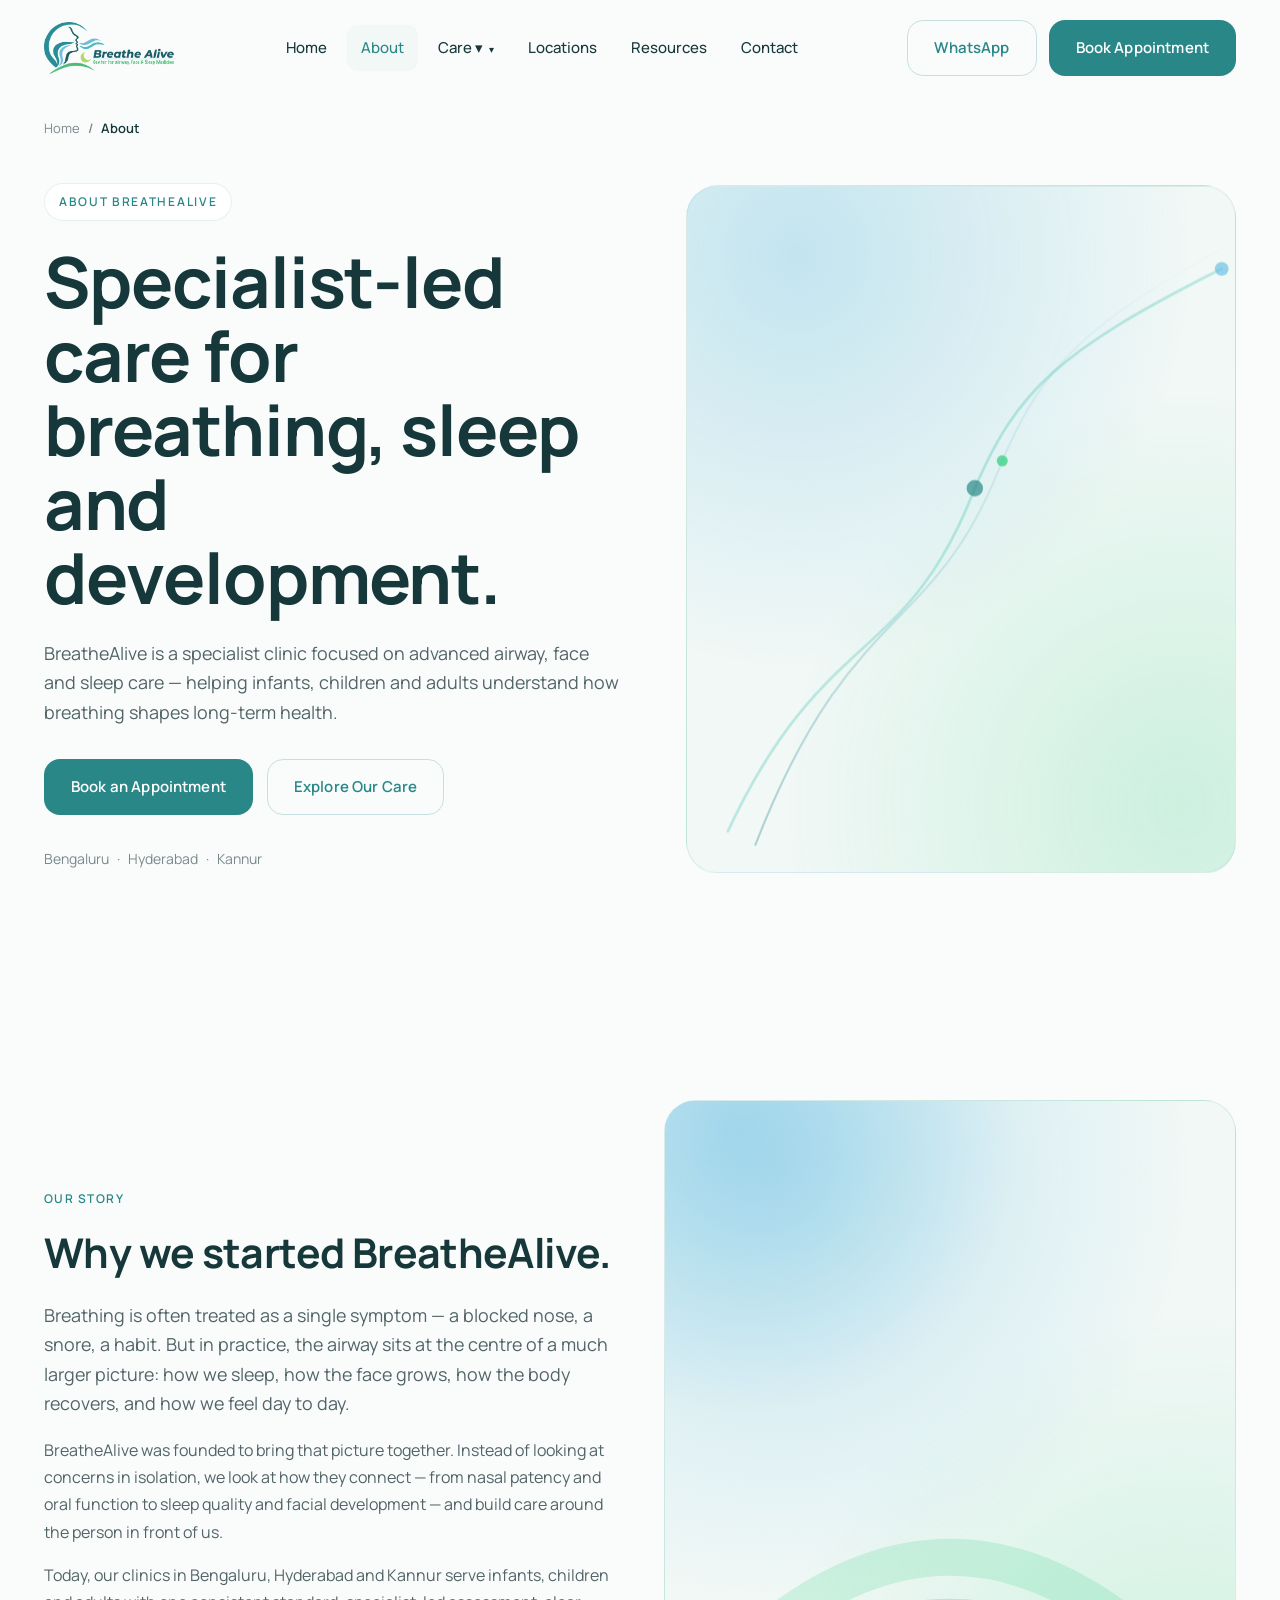
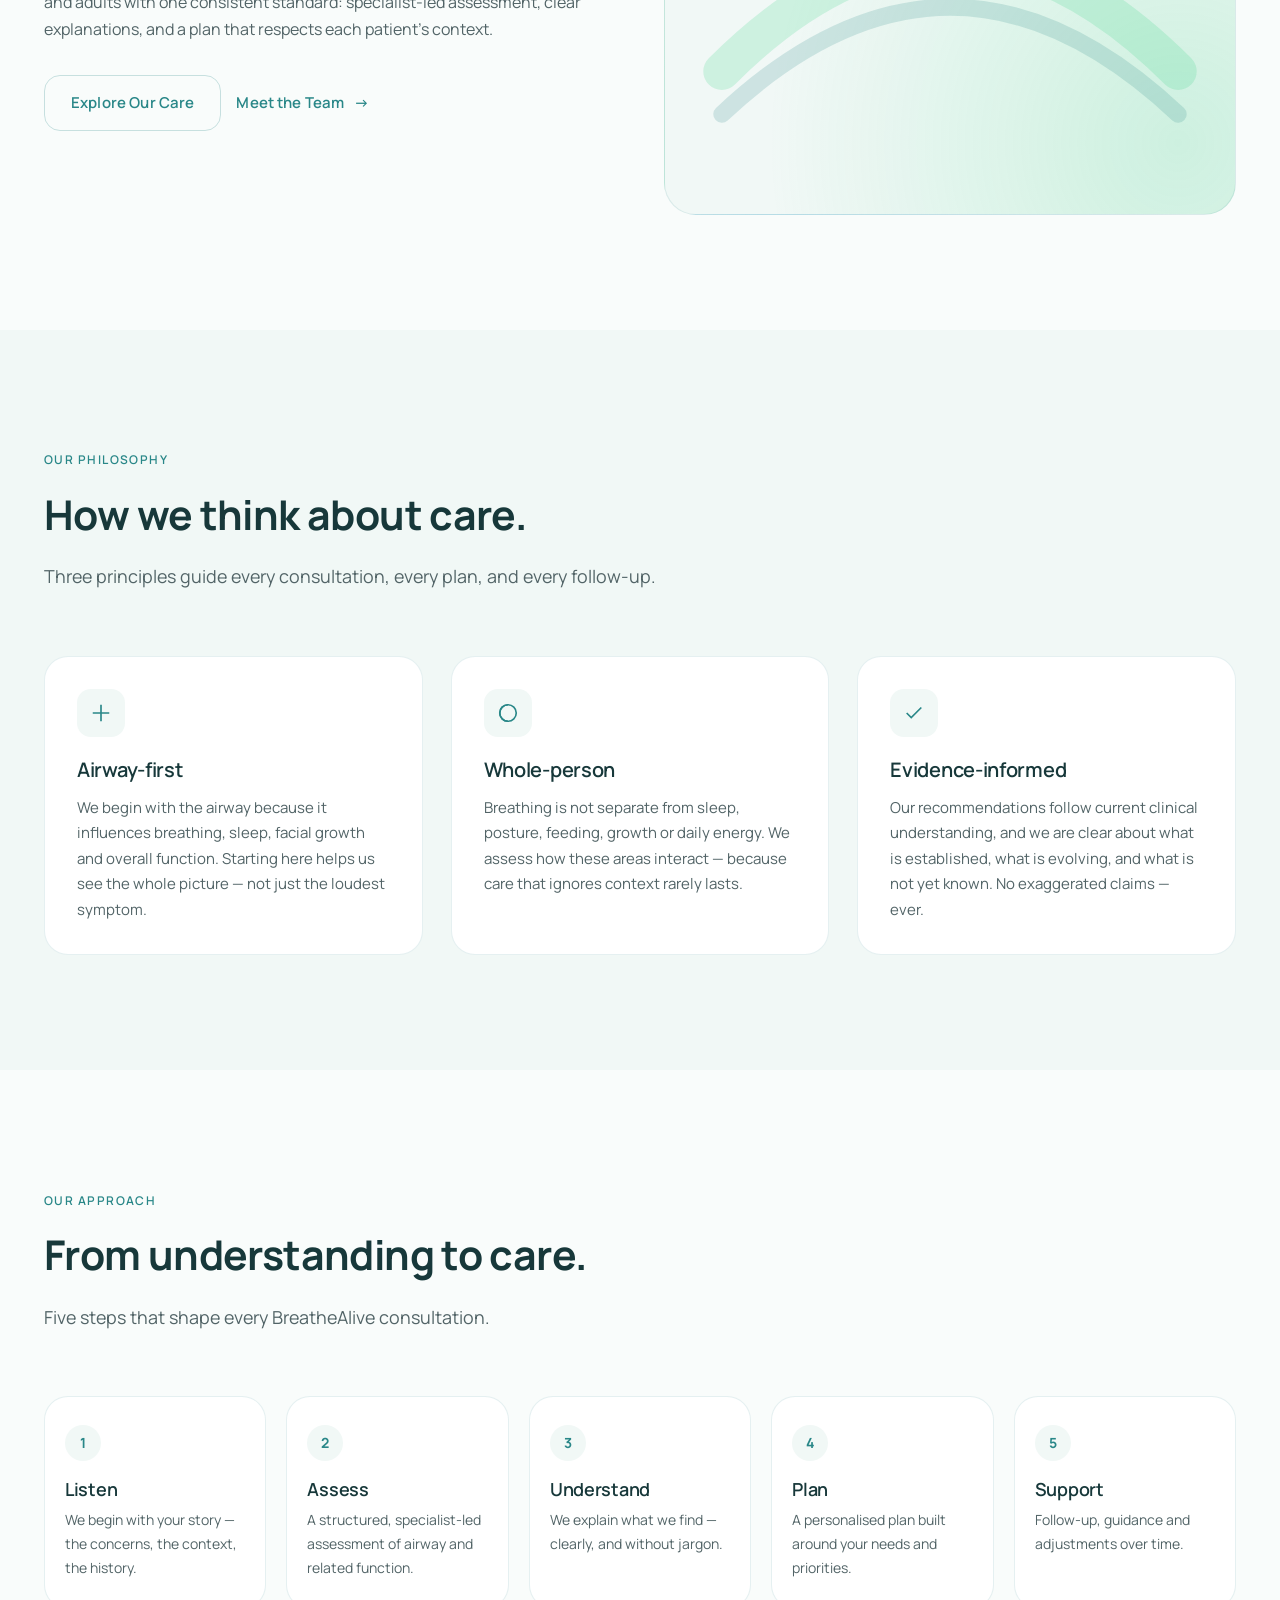
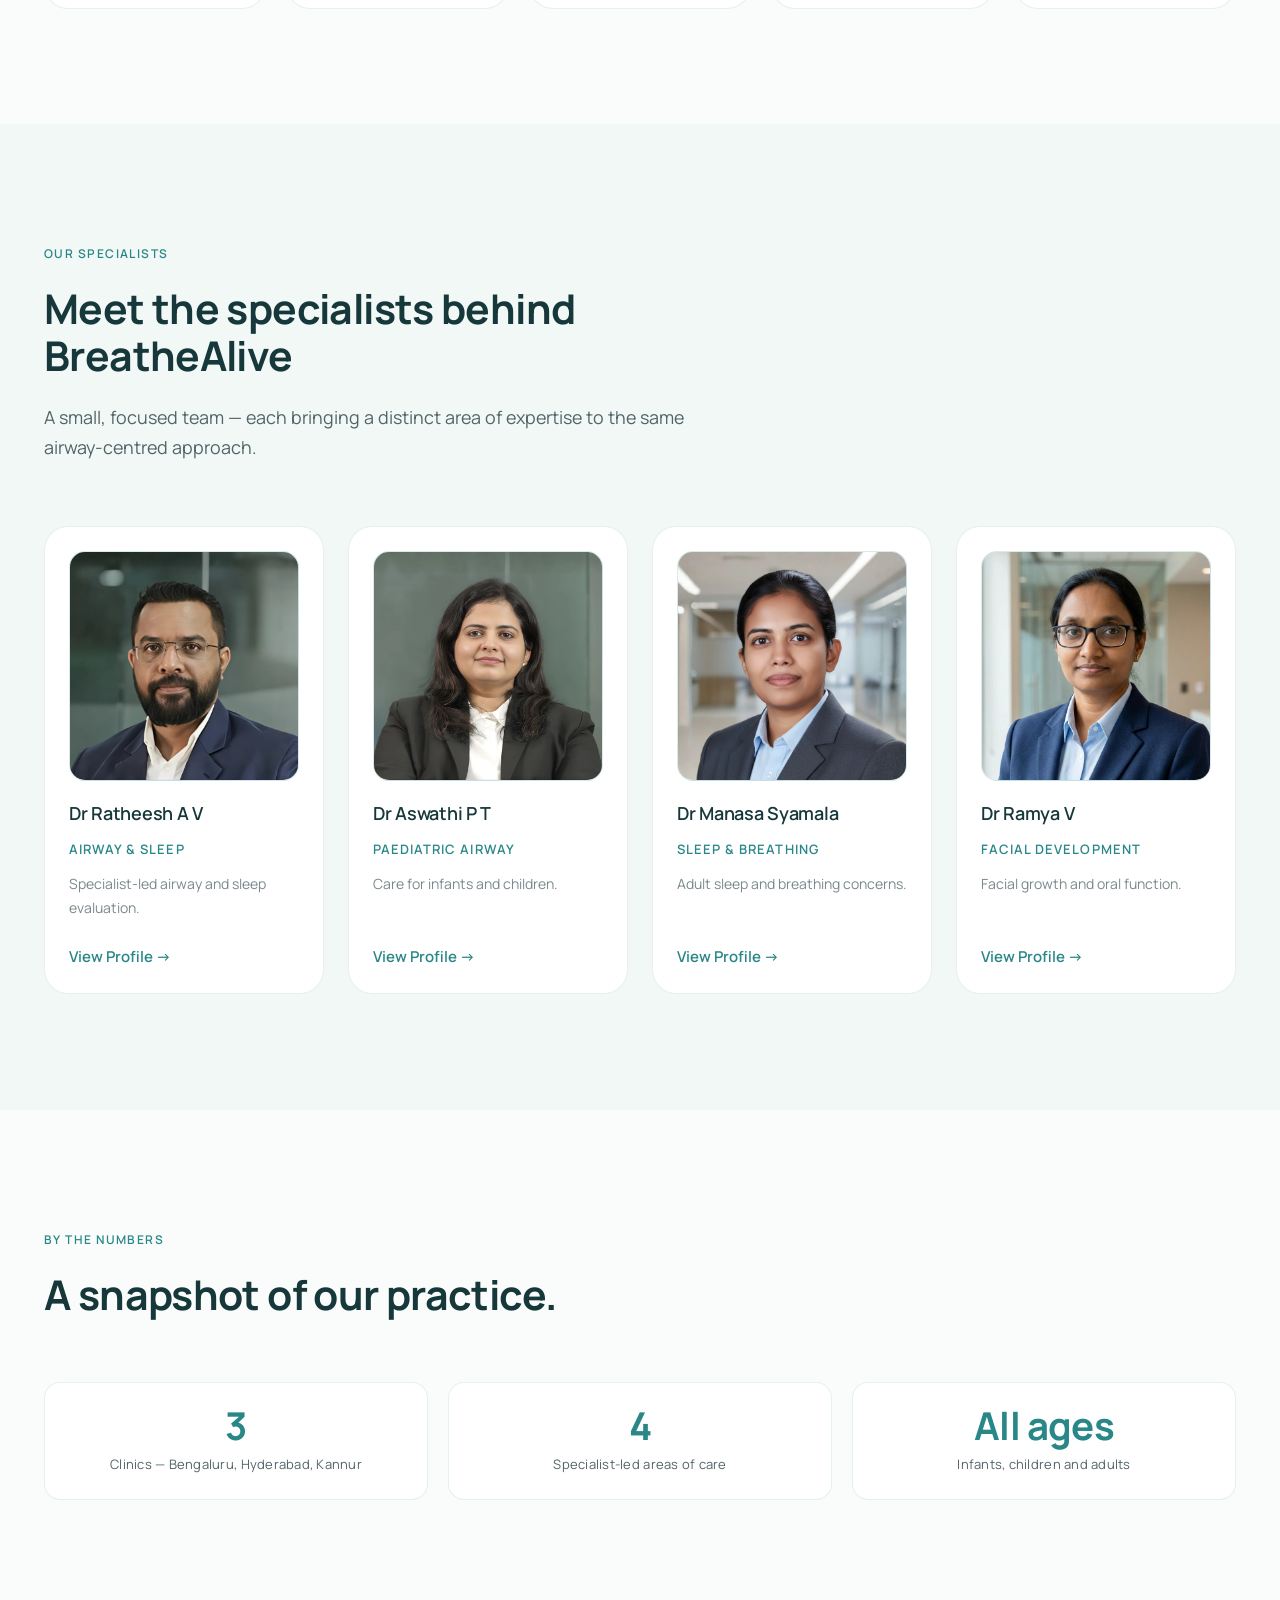
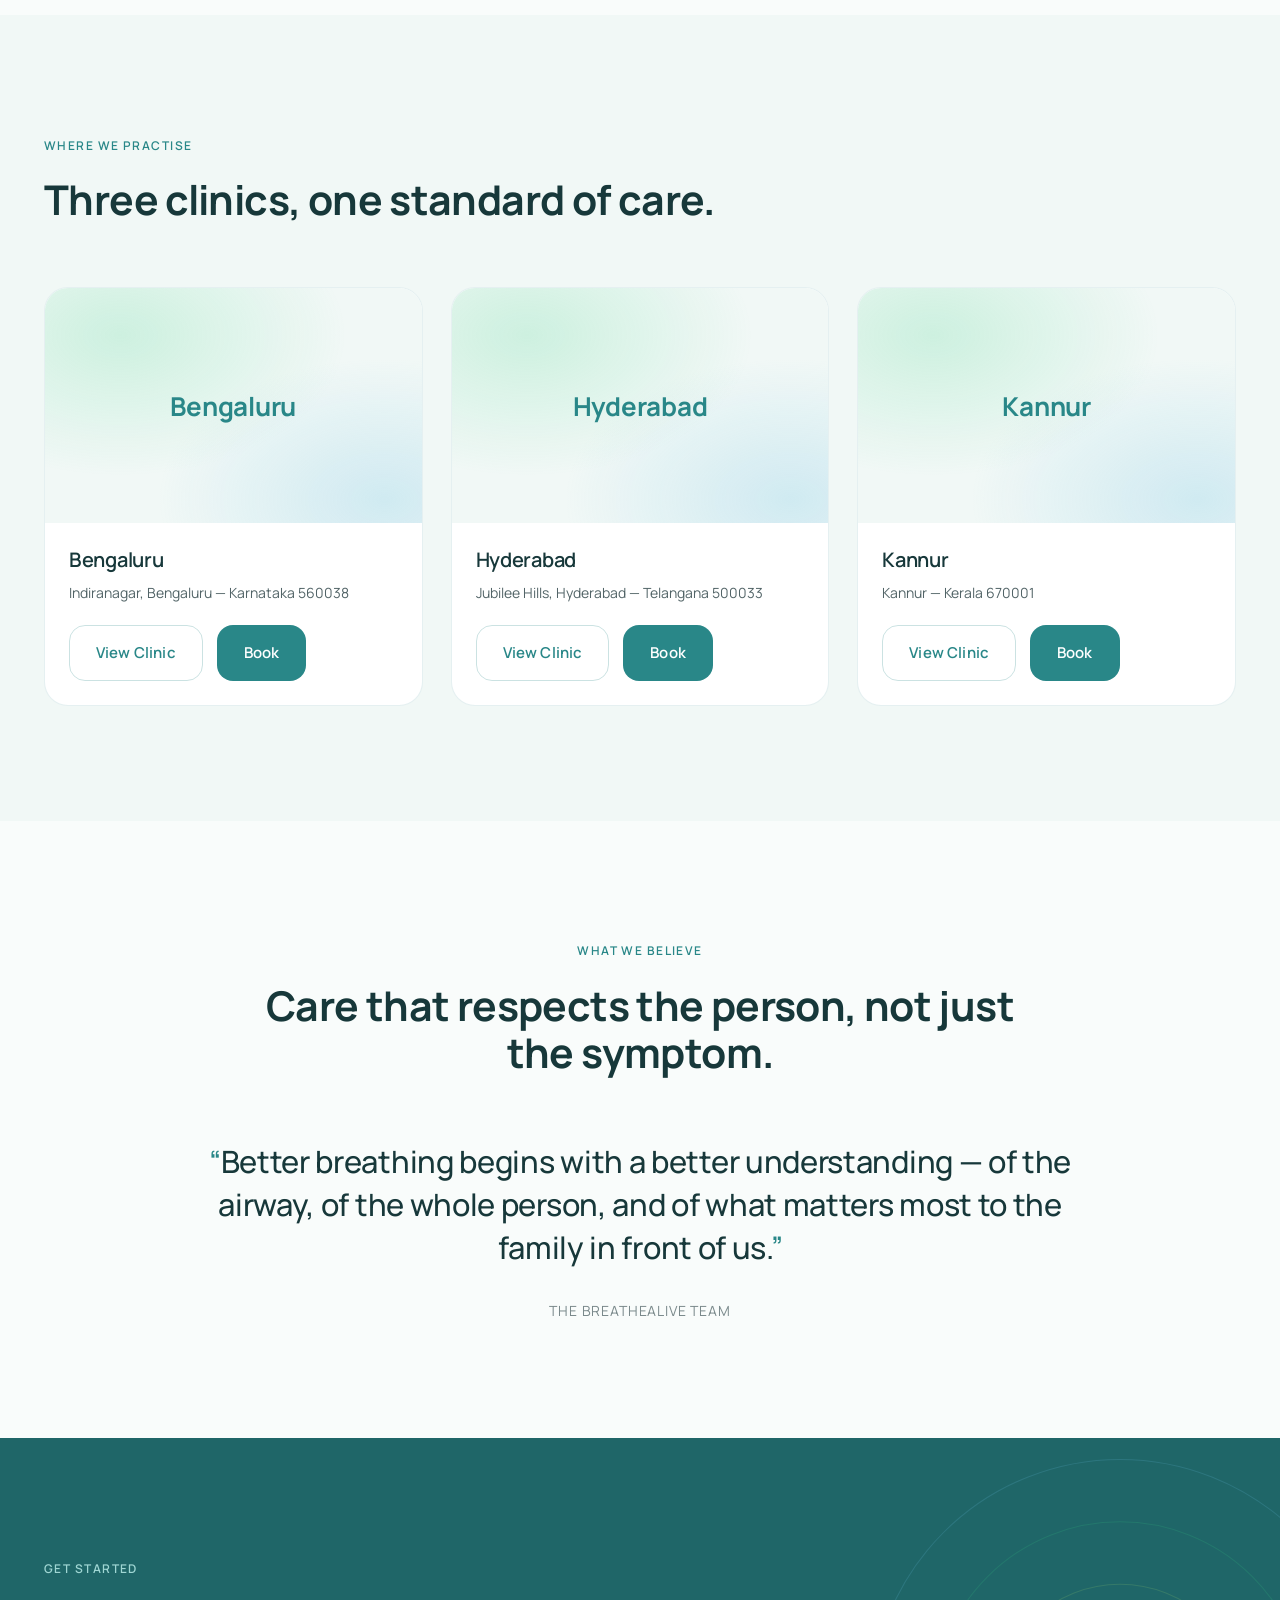
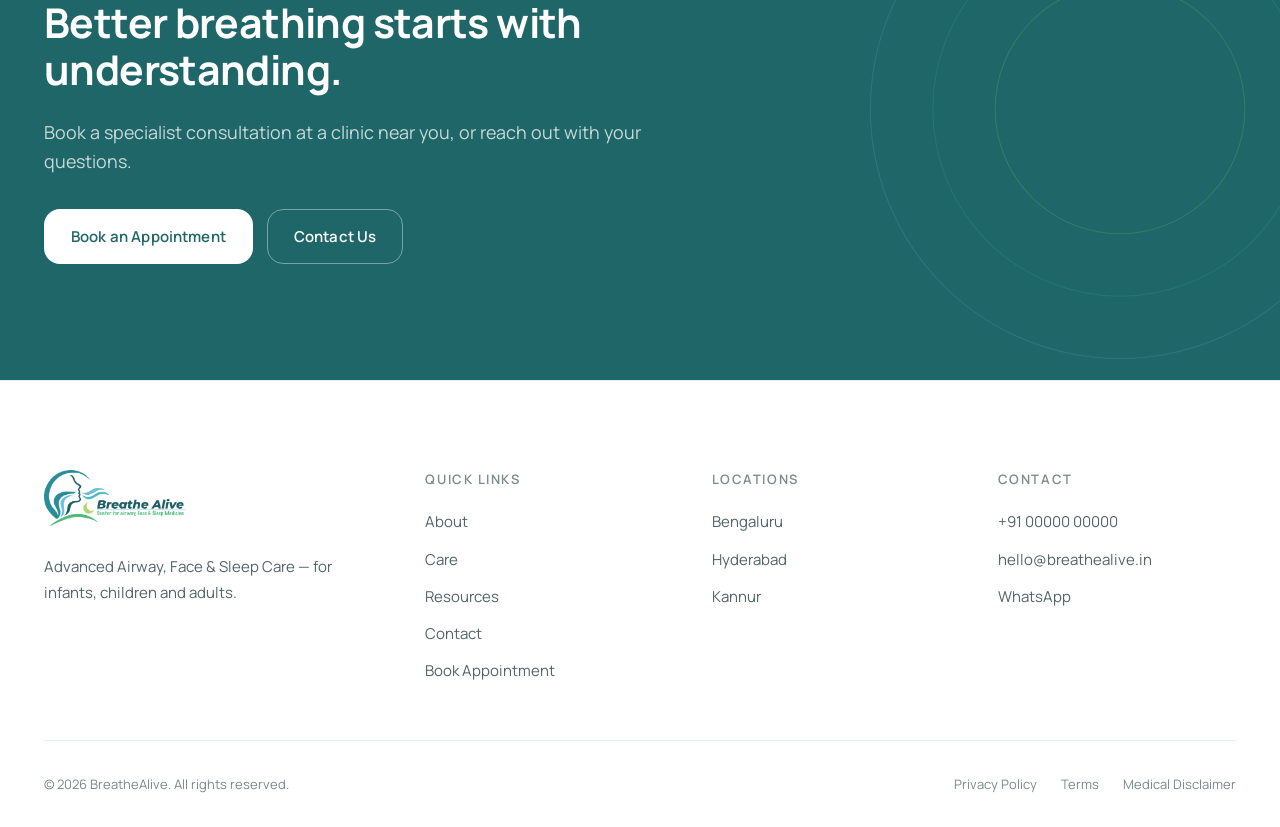
==== commit 98f32bff: "simple modify" ====
--- a/about.html
+++ b/about.html
@@ -267,7 +267,7 @@
                 <a class="nav__link" href="/">Home</a>
                 <a class="nav__link" href="about.html" aria-current="page">About</a>
                 <div class="nav__dropdown">
-                    <a class="nav__link" href="care.html" aria-haspopup="true">Care ▾</a>
+                    <a class="nav__link" href="javascript:void(0)" aria-haspopup="true">Care ▾</a>
                     <div class="nav__dropdown-menu" role="menu">
                         <a href="infants.html" role="menuitem">Infants</a>
                         <a href="children.html" role="menuitem">Children</a>
--- a/assets/css/styles.css
+++ b/assets/css/styles.css
@@ -1,49 +1,137 @@
 /* ==========================================================================
    BreatheAlive — Design System
+   Complete production stylesheet
    ========================================================================== */
 
 :root {
-  /* Colors */
+  /* =====================================================================
+     BRAND COLORS
+     ===================================================================== */
   --color-primary: #298788;
   --color-primary-dark: #1F6668;
+  --color-primary-light: #3BA3A4;
+  --color-primary-tint: rgba(41, 135, 136, 0.08);
+  --color-primary-tint-strong: rgba(41, 135, 136, 0.16);
+
   --color-secondary: #3DD385;
+  --color-secondary-dark: #2BB06E;
+  --color-secondary-tint: rgba(61, 211, 133, 0.12);
+
   --color-accent: #D0FF71;
+  --color-accent-tint: rgba(208, 255, 113, 0.18);
+
   --color-sky: #6EC1E4;
-
+  --color-sky-dark: #4A9FB1;
+  --color-sky-tint: rgba(110, 193, 228, 0.14);
+
+  /* =====================================================================
+     TEXT
+     ===================================================================== */
   --color-heading: #17383A;
   --color-body: #526467;
   --color-muted: #7A898B;
-
+  --color-inverse: #FFFFFF;
+  --color-inverse-muted: rgba(255, 255, 255, 0.72);
+
+  /* =====================================================================
+     SEMANTIC STATES
+     ===================================================================== */
+  --color-success: #2BB06E;
+  --color-success-tint: rgba(43, 176, 110, 0.12);
+  --color-warning: #E0A14A;
+  --color-warning-tint: rgba(224, 161, 74, 0.12);
+  --color-error: #C0392B;
+  --color-error-tint: rgba(192, 57, 43, 0.12);
+  --color-info: var(--color-sky);
+  --color-info-tint: var(--color-sky-tint);
+
+  /* =====================================================================
+     BACKGROUNDS & SURFACES
+     ===================================================================== */
   --color-background: #F9FCFB;
   --color-surface: #FFFFFF;
   --color-surface-soft: #F1F8F6;
-
+  --color-surface-muted: #ECF3F1;
+
+  /* =====================================================================
+     BORDERS
+     ===================================================================== */
   --border-soft: rgba(41, 135, 136, 0.12);
   --border-mid: rgba(41, 135, 136, 0.24);
-
-  /* Radius */
+  --border-strong: rgba(41, 135, 136, 0.40);
+
+  /* =====================================================================
+     RADIUS
+     ===================================================================== */
   --radius-sm: 10px;
   --radius-md: 16px;
   --radius-lg: 24px;
   --radius-xl: 32px;
-
-  /* Layout */
+  --radius-2xl: 40px;
+  --radius-pill: 100px;
+
+  /* =====================================================================
+     LAYOUT
+     ===================================================================== */
   --container: 1240px;
+  --container-narrow: 880px;
+  --container-wide: 1440px;
   --section-space: clamp(72px, 9vw, 140px);
-
-  /* Motion */
+  --section-space-sm: clamp(48px, 6vw, 80px);
+
+  /* =====================================================================
+     MOTION
+     ===================================================================== */
   --ease: cubic-bezier(0.22, 0.61, 0.36, 1);
+  --ease-out: cubic-bezier(0.16, 1, 0.3, 1);
+  --ease-in: cubic-bezier(0.7, 0, 0.84, 0);
   --dur-fast: 180ms;
   --dur: 320ms;
   --dur-slow: 600ms;
 
-  /* Shadows (soft, restrained) */
-  --shadow-sm: 0 1px 2px rgba(23, 56, 58, 0.04);
+  /* =====================================================================
+     SHADOWS
+     ===================================================================== */
+  --shadow-xs: 0 1px 2px rgba(23, 56, 58, 0.04);
+  --shadow-sm: 0 2px 6px rgba(23, 56, 58, 0.05);
   --shadow-md: 0 8px 24px rgba(23, 56, 58, 0.06);
   --shadow-lg: 0 20px 60px rgba(23, 56, 58, 0.08);
-
-  /* Focus */
-  --focus: 0 0 0 2px var(--color-background), 0 0 0 4px var(--color-primary);
+  --shadow-xl: 0 30px 80px rgba(23, 56, 58, 0.12);
+
+  /* =====================================================================
+     GRADIENTS
+     ===================================================================== */
+  --gradient-hero:
+    radial-gradient(120% 100% at 20% 10%, rgba(110, 193, 228, 0.35), transparent 60%),
+    radial-gradient(120% 100% at 90% 90%, rgba(61, 211, 133, 0.20), transparent 60%),
+    var(--color-surface-soft);
+
+  --gradient-cta:
+    linear-gradient(135deg, #1F6668 0%, #298788 60%, #3BA3A4 100%);
+
+  --gradient-line:
+    linear-gradient(90deg, var(--color-primary), var(--color-sky), var(--color-secondary));
+
+  /* =====================================================================
+     FONT STACK
+     ===================================================================== */
+  --font-sans: 'Manrope', 'Roboto', -apple-system, BlinkMacSystemFont, 'Segoe UI', sans-serif;
+  --font-mono: 'JetBrains Mono', ui-monospace, SFMono-Regular, Menlo, monospace;
+
+  /* =====================================================================
+     FOCUS
+     ===================================================================== */
+  --focus-ring: 0 0 0 2px var(--color-background), 0 0 0 4px var(--color-primary);
+  --focus-ring-inset: inset 0 0 0 2px var(--color-primary);
+
+  /* =====================================================================
+     Z-INDEX
+     ===================================================================== */
+  --z-base: 1;
+  --z-sticky: 50;
+  --z-drawer: 100;
+  --z-modal: 150;
+  --z-toast: 200;
 }
 
 /* ==========================================================================
@@ -72,6 +160,10 @@
   -moz-osx-font-smoothing: grayscale;
 }
 
+body.no-scroll {
+  overflow: hidden;
+}
+
 img,
 svg,
 video {
@@ -98,7 +190,7 @@
 
 :focus-visible {
   outline: none;
-  box-shadow: var(--focus);
+  box-shadow: var(--focus-ring);
   border-radius: 4px;
 }
 
@@ -155,6 +247,135 @@
   margin-bottom: 20px;
 }
 
+.label--soft {
+  background: var(--color-primary-tint);
+  color: var(--color-primary);
+  padding: 6px 12px;
+  border-radius: var(--radius-pill);
+  letter-spacing: 0.10em;
+}
+
+.label--sky {
+  color: var(--color-sky-dark);
+  background: var(--color-sky-tint);
+  padding: 6px 12px;
+  border-radius: var(--radius-pill);
+}
+
+.label--inverse {
+  color: var(--color-inverse-muted);
+}
+
+.label.inline,
+.label+.label,
+.btn .label {
+  margin-bottom: 0;
+}
+
+.badge {
+  display: inline-flex;
+  align-items: center;
+  gap: 6px;
+  padding: 4px 10px;
+  font-size: 12px;
+  font-weight: 600;
+  letter-spacing: 0.04em;
+  border-radius: var(--radius-pill);
+  background: var(--color-surface-soft);
+  color: var(--color-heading);
+  border: 1px solid var(--border-soft);
+}
+
+.badge--primary {
+  background: var(--color-primary-tint);
+  color: var(--color-primary);
+  border-color: transparent;
+}
+
+.badge--success {
+  background: var(--color-success-tint);
+  color: var(--color-success);
+  border-color: transparent;
+}
+
+.badge--warning {
+  background: var(--color-warning-tint);
+  color: var(--color-warning);
+  border-color: transparent;
+}
+
+.badge--error {
+  background: var(--color-error-tint);
+  color: var(--color-error);
+  border-color: transparent;
+}
+
+.pill {
+  display: inline-flex;
+  align-items: center;
+  gap: 8px;
+  padding: 8px 16px;
+  font-size: 14px;
+  font-weight: 600;
+  border-radius: var(--radius-pill);
+  background: var(--color-surface);
+  color: var(--color-body);
+  border: 1px solid var(--border-soft);
+  transition: background var(--dur-fast) var(--ease),
+    color var(--dur-fast) var(--ease),
+    border-color var(--dur-fast) var(--ease);
+  cursor: pointer;
+  text-decoration: none;
+}
+
+.pill:hover {
+  border-color: var(--color-primary);
+  color: var(--color-primary);
+}
+
+.pill.is-active {
+  background: var(--color-primary);
+  color: #fff;
+  border-color: var(--color-primary);
+}
+
+.pill--soft {
+  background: var(--color-surface-soft);
+  border-color: transparent;
+}
+
+.tag {
+  display: inline-flex;
+  align-items: center;
+  gap: 6px;
+  font-size: 13px;
+  font-weight: 600;
+  color: var(--color-body);
+  background: var(--color-surface-soft);
+  padding: 4px 10px;
+  border-radius: var(--radius-pill);
+}
+
+.tag--primary {
+  background: var(--color-primary-tint);
+  color: var(--color-primary);
+}
+
+.divider {
+  height: 1px;
+  background: var(--border-soft);
+  border: 0;
+  margin: 32px 0;
+}
+
+.divider--accent {
+  height: 3px;
+  width: 60px;
+  border-radius: 2px;
+  background: var(--gradient-line);
+  margin: 20px 0;
+}
+
 .lead {
   font-size: clamp(17px, 1.4vw, 20px);
   line-height: 1.65;
@@ -162,6 +383,30 @@
   max-width: 62ch;
 }
 
+.lead.center,
+.section-head.center .lead {
+  margin-left: auto;
+  margin-right: auto;
+}
+
+mark {
+  background: var(--color-accent-tint);
+  color: var(--color-heading);
+  padding: 2px 6px;
+  border-radius: 4px;
+}
+
+abbr[title] {
+  text-decoration: underline dotted;
+  text-underline-offset: 3px;
+  cursor: help;
+}
+
+small {
+  font-size: 13px;
+  color: var(--color-muted);
+}
+
 /* ==========================================================================
    Layout
    ========================================================================== */
@@ -173,16 +418,56 @@
   padding: 0 24px;
 }
 
+.container--narrow {
+  max-width: var(--container-narrow);
+}
+
+.container--wide {
+  max-width: var(--container-wide);
+}
+
+.container--full {
+  max-width: none;
+  padding: 0 clamp(16px, 4vw, 48px);
+}
+
 .section {
   padding: var(--section-space) 0;
 }
 
+.section--tight {
+  padding: var(--section-space-sm) 0;
+}
+
+.section--flush-top {
+  padding-top: 0;
+}
+
+.section--flush-bottom {
+  padding-bottom: 0;
+}
+
 .section--soft {
   background: var(--color-surface-soft);
 }
 
 .section--white {
   background: var(--color-surface);
+}
+
+.section--tint {
+  background: var(--color-primary-tint);
+}
+
+.section--sky {
+  background: var(--color-sky-tint);
+}
+
+.section--grid {
+  background-image:
+    linear-gradient(var(--border-soft) 1px, transparent 1px),
+    linear-gradient(90deg, var(--border-soft) 1px, transparent 1px);
+  background-size: 48px 48px;
 }
 
 .section--dark {
@@ -200,6 +485,33 @@
   color: #C7DAD8;
 }
 
+.section--dark a:not(.btn),
+.cta-band a:not(.btn) {
+  color: #9FD6D3;
+  text-decoration: underline;
+  text-underline-offset: 3px;
+}
+
+.section--dark a:not(.btn):hover,
+.cta-band a:not(.btn):hover {
+  color: #FFFFFF;
+}
+
+.section--dark .lead,
+.cta-band .lead {
+  color: #C7DAD8;
+}
+
+.section--dark .btn--ghost,
+.cta-band .btn--ghost {
+  color: #FFFFFF;
+}
+
+.section--dark .btn--ghost:hover,
+.cta-band .btn--ghost:hover {
+  color: #9FD6D3;
+}
+
 .section-head {
   max-width: 780px;
   margin-bottom: clamp(40px, 5vw, 72px);
@@ -209,6 +521,16 @@
   margin-left: auto;
   margin-right: auto;
   text-align: center;
+}
+
+/* ==========================================================================
+   Grids
+   ========================================================================== */
+
+.grid-1 {
+  display: grid;
+  grid-template-columns: 1fr;
+  gap: 24px;
 }
 
 .grid-2 {
@@ -230,10 +552,30 @@
   gap: 24px;
 }
 
+.grid-5 {
+  display: grid;
+  grid-template-columns: repeat(5, 1fr);
+  gap: 20px;
+}
+
+.grid-6 {
+  display: grid;
+  grid-template-columns: repeat(6, 1fr);
+  gap: 20px;
+}
+
+.grid-auto {
+  display: grid;
+  grid-template-columns: repeat(auto-fit, minmax(260px, 1fr));
+  gap: 24px;
+}
+
 @media (max-width: 1024px) {
 
   .grid-3,
-  .grid-4 {
+  .grid-4,
+  .grid-5,
+  .grid-6 {
     grid-template-columns: repeat(2, 1fr);
   }
 }
@@ -242,7 +584,9 @@
 
   .grid-2,
   .grid-3,
-  .grid-4 {
+  .grid-4,
+  .grid-5,
+  .grid-6 {
     grid-template-columns: 1fr;
     gap: 20px;
   }
@@ -349,6 +693,38 @@
   gap: 14px;
 }
 
+/* Enhanced focus ring for filled buttons */
+.btn:focus-visible,
+.pill:focus-visible,
+.icon-btn:focus-visible {
+  outline: none;
+  box-shadow:
+    0 0 0 2px var(--color-background),
+    0 0 0 4px var(--color-primary),
+    0 0 0 6px rgba(41, 135, 136, 0.20);
+}
+
+.icon-btn {
+  display: inline-grid;
+  place-items: center;
+  width: 40px;
+  height: 40px;
+  border-radius: 12px;
+  background: var(--color-surface);
+  border: 1px solid var(--border-soft);
+  color: var(--color-heading);
+  cursor: pointer;
+  transition: background var(--dur-fast) var(--ease),
+    color var(--dur-fast) var(--ease),
+    border-color var(--dur-fast) var(--ease);
+}
+
+.icon-btn:hover {
+  background: var(--color-surface-soft);
+  border-color: var(--border-mid);
+  color: var(--color-primary);
+}
+
 /* ==========================================================================
    Header
    ========================================================================== */
@@ -403,28 +779,31 @@
 
 .logo__img {
   display: block;
-  /* height: 52px; */
+  height: 52px;
   width: auto;
   max-width: 100%;
+  object-fit: contain;
   transition: height var(--dur) var(--ease);
 }
 
-/* Header shrink state */
 .header.is-scrolled .logo__img {
   height: 44px;
 }
 
-/* Footer logo */
+.footer .logo {
+  display: inline-flex;
+  align-items: center;
+  line-height: 1;
+}
+
 .footer .logo__img {
   height: 56px;
 }
 
-/* Mobile drawer */
 .drawer .logo__img {
   height: 46px;
 }
 
-/* Mobile */
 @media (max-width: 768px) {
   .logo__img {
     height: 44px;
@@ -443,7 +822,6 @@
   }
 }
 
-/* Keep the old mark style available in case you use it elsewhere */
 .logo__mark {
   width: 32px;
   height: 32px;
@@ -456,6 +834,10 @@
   font-weight: 700;
 }
 
+/* ==========================================================================
+   Navigation
+   ========================================================================== */
+
 .nav {
   display: flex;
   align-items: center;
@@ -479,6 +861,21 @@
 
 .nav__dropdown {
   position: relative;
+}
+
+/* Auto-generated dropdown arrow */
+.nav__dropdown>.nav__link::after {
+  content: "▾";
+  display: inline-block;
+  margin-left: 6px;
+  font-size: 10px;
+  transition: transform var(--dur-fast) var(--ease);
+  transform-origin: 50% 55%;
+}
+
+.nav__dropdown:hover>.nav__link::after,
+.nav__dropdown:focus-within>.nav__link::after {
+  transform: rotate(180deg);
 }
 
 .nav__dropdown-menu {
@@ -537,6 +934,15 @@
   justify-content: center;
 }
 
+.header__menu-btn svg {
+  stroke: var(--color-heading);
+  transition: stroke var(--dur-fast) var(--ease);
+}
+
+.header__menu-btn:hover svg {
+  stroke: var(--color-primary);
+}
+
 @media (max-width: 1100px) {
 
   .nav,
@@ -550,7 +956,10 @@
   }
 }
 
-/* Mobile drawer */
+/* ==========================================================================
+   Mobile drawer
+   ========================================================================== */
+
 .drawer {
   position: fixed;
   inset: 0;
@@ -685,6 +1094,33 @@
   }
 }
 
+.hero--blue {
+  background: linear-gradient(135deg, #DCEAF2 0%, #5FB6D6 62%, #2197C4 100%);
+  color: var(--color-heading);
+}
+
+.hero--blue h1,
+.hero--blue .hero__lead,
+.hero--blue p {
+  color: var(--color-heading);
+}
+
+.hero--blue .hero__eyebrow {
+  background: rgba(255, 255, 255, 0.7);
+  border-color: rgba(255, 255, 255, 0.5);
+  color: var(--color-primary-dark);
+}
+
+.hero--blue .hero__trust {
+  color: rgba(23, 56, 58, 0.75);
+}
+
+.hero__visual--blue {
+  background: rgba(255, 255, 255, 0.25);
+  backdrop-filter: blur(8px);
+  border-color: rgba(255, 255, 255, 0.4);
+}
+
 /* ==========================================================================
    Trust strip
    ========================================================================== */
@@ -789,6 +1225,42 @@
   display: inline-block;
 }
 
+/* Card variants */
+.card--glass {
+  background: rgba(255, 255, 255, 0.6);
+  backdrop-filter: blur(12px);
+  -webkit-backdrop-filter: blur(12px);
+  border-color: rgba(255, 255, 255, 0.7);
+}
+
+.card--gradient {
+  background:
+    radial-gradient(120% 100% at 20% 10%, var(--color-sky-tint), transparent 60%),
+    radial-gradient(120% 100% at 90% 90%, var(--color-secondary-tint), transparent 60%),
+    var(--color-surface);
+}
+
+.card--featured {
+  border-color: var(--border-mid);
+  box-shadow: var(--shadow-md);
+  position: relative;
+}
+
+.card--featured::before {
+  content: "";
+  position: absolute;
+  inset: 0;
+  border-radius: inherit;
+  padding: 1px;
+  background: linear-gradient(135deg, var(--color-primary), var(--color-sky));
+  -webkit-mask:
+    linear-gradient(#fff 0 0) content-box,
+    linear-gradient(#fff 0 0);
+  -webkit-mask-composite: xor;
+  mask-composite: exclude;
+  pointer-events: none;
+}
+
 /* Life stage card (with image) */
 .life-card {
   background: var(--color-surface);
@@ -811,9 +1283,12 @@
   position: relative;
 }
 
-.life-card__media svg {
+.life-card__media svg,
+.life-card__media img {
   width: 100%;
   height: 100%;
+  object-fit: cover;
+  display: block;
 }
 
 .life-card__body {
@@ -934,7 +1409,6 @@
   background:
     radial-gradient(100% 100% at 30% 20%, rgba(110, 193, 228, 0.30), transparent 70%),
     var(--color-surface-soft);
-  /* keep text fallback styling (for initials when no image) */
   display: grid;
   place-items: center;
   color: var(--color-primary);
@@ -943,7 +1417,6 @@
   letter-spacing: -0.02em;
 }
 
-/* Image fills the avatar box, cropped cleanly from the top-center */
 .doctor__avatar img {
   position: absolute;
   inset: 0;
@@ -951,7 +1424,6 @@
   height: 100%;
   object-fit: cover;
   object-position: center top;
-  /* portraits usually need top anchoring */
   display: block;
 }
 
@@ -1227,6 +1699,45 @@
   pointer-events: none;
 }
 
+.cta-band__art circle {
+  transform-origin: 250px 250px;
+}
+
+@media (max-width: 900px) {
+  .cta-band__art {
+    width: 360px;
+    height: 360px;
+    right: -140px;
+    opacity: 0.3;
+  }
+}
+
+@media (max-width: 620px) {
+  .cta-band__art {
+    display: none;
+  }
+}
+
+.cta-band--animated {
+  background: linear-gradient(135deg, #1F6668, #298788, #3BA3A4, #298788);
+  background-size: 400% 400%;
+  animation: gradient-shift 18s ease infinite;
+}
+
+@keyframes gradient-shift {
+  0% {
+    background-position: 0% 50%;
+  }
+
+  50% {
+    background-position: 100% 50%;
+  }
+
+  100% {
+    background-position: 0% 50%;
+  }
+}
+
 /* ==========================================================================
    Footer
    ========================================================================== */
@@ -1356,6 +1867,7 @@
 
 @media (max-width: 720px) {
   .bottom-bar {
+    z-index: 45;
     display: block;
   }
 
@@ -1363,9 +1875,12 @@
     padding-bottom: 76px;
   }
 
-  /* hide persistent bar when form fields are focused (book page) */
   body.form-active .bottom-bar {
     display: none;
+  }
+
+  main {
+    padding-bottom: 8px;
   }
 }
 
@@ -1381,6 +1896,10 @@
   border-radius: var(--radius-lg);
   padding: clamp(24px, 4vw, 40px);
   max-width: 720px;
+}
+
+.form--wide {
+  max-width: none;
 }
 
 .field {
@@ -1414,6 +1933,18 @@
   box-shadow: 0 0 0 3px rgba(41, 135, 136, 0.15);
 }
 
+.field input:invalid:not(:placeholder-shown),
+.field textarea:invalid:not(:placeholder-shown),
+.field select:invalid:not([value=""]) {
+  border-color: var(--color-error);
+}
+
+.field .error {
+  font-size: 13px;
+  color: var(--color-error);
+  margin-top: 4px;
+}
+
 .field textarea {
   min-height: 140px;
   resize: vertical;
@@ -1479,38 +2010,6 @@
 .breadcrumbs [aria-current="page"] {
   color: var(--color-heading);
   font-weight: 600;
-}
-
-/* ==========================================================================
-   Reveal on scroll
-   ========================================================================== */
-
-[data-reveal] {
-  opacity: 0;
-  transform: translateY(16px);
-  transition: opacity var(--dur-slow) var(--ease), transform var(--dur-slow) var(--ease);
-}
-
-[data-reveal].is-visible {
-  opacity: 1;
-  transform: translateY(0);
-}
-
-@media (prefers-reduced-motion: reduce) {
-
-  *,
-  *::before,
-  *::after {
-    animation-duration: 0.001ms !important;
-    animation-iteration-count: 1 !important;
-    transition-duration: 0.001ms !important;
-    scroll-behavior: auto !important;
-  }
-
-  [data-reveal] {
-    opacity: 1;
-    transform: none;
-  }
 }
 
 /* ==========================================================================
@@ -1534,36 +2033,181 @@
 }
 
 /* ==========================================================================
-   Utilities
+   Utilities — Spacing
+   ========================================================================== */
+
+.mt-0 {
+  margin-top: 0;
+}
+
+.mt-16 {
+  margin-top: 16px;
+}
+
+.mt-24 {
+  margin-top: 24px;
+}
+
+.mt-32 {
+  margin-top: 32px;
+}
+
+.mt-48 {
+  margin-top: 48px;
+}
+
+.mt-64 {
+  margin-top: 64px;
+}
+
+.mt-80 {
+  margin-top: 80px;
+}
+
+.mb-0 {
+  margin-bottom: 0;
+}
+
+.mb-16 {
+  margin-bottom: 16px;
+}
+
+.mb-24 {
+  margin-bottom: 24px;
+}
+
+.mb-32 {
+  margin-bottom: 32px;
+}
+
+.mb-48 {
+  margin-bottom: 48px;
+}
+
+.pt-0 {
+  padding-top: 0;
+}
+
+.pb-0 {
+  padding-bottom: 0;
+}
+
+.mx-auto {
+  margin-left: auto;
+  margin-right: auto;
+}
+
+/* ==========================================================================
+   Utilities — Text
    ========================================================================== */
 
 .text-center {
   text-align: center;
 }
 
-.mt-0 {
-  margin-top: 0;
-}
-
-.mt-24 {
-  margin-top: 24px;
-}
-
-.mt-32 {
-  margin-top: 32px;
-}
-
-.mt-48 {
-  margin-top: 48px;
-}
-
-.mb-0 {
-  margin-bottom: 0;
-}
-
-.mb-24 {
-  margin-bottom: 24px;
-}
+.text-left {
+  text-align: left;
+}
+
+.text-right {
+  text-align: right;
+}
+
+/* ==========================================================================
+   Utilities — Flex
+   ========================================================================== */
+
+.flex {
+  display: flex;
+}
+
+.flex-col {
+  display: flex;
+  flex-direction: column;
+}
+
+.flex-wrap {
+  flex-wrap: wrap;
+}
+
+.items-center {
+  align-items: center;
+}
+
+.items-start {
+  align-items: flex-start;
+}
+
+.items-end {
+  align-items: flex-end;
+}
+
+.justify-center {
+  justify-content: center;
+}
+
+.justify-between {
+  justify-content: space-between;
+}
+
+.gap-8 {
+  gap: 8px;
+}
+
+.gap-12 {
+  gap: 12px;
+}
+
+.gap-16 {
+  gap: 16px;
+}
+
+.gap-24 {
+  gap: 24px;
+}
+
+/* ==========================================================================
+   Utilities — Aspect ratio
+   ========================================================================== */
+
+.ratio-16-9 {
+  aspect-ratio: 16 / 9;
+}
+
+.ratio-4-3 {
+  aspect-ratio: 4 / 3;
+}
+
+.ratio-1-1 {
+  aspect-ratio: 1 / 1;
+}
+
+.ratio-3-4 {
+  aspect-ratio: 3 / 4;
+}
+
+/* ==========================================================================
+   Utilities — Image
+   ========================================================================== */
+
+.image-cover {
+  width: 100%;
+  height: 100%;
+  object-fit: cover;
+  display: block;
+}
+
+.image-cover--top {
+  object-position: center top;
+}
+
+.image-cover--center {
+  object-position: center;
+}
+
+/* ==========================================================================
+   Utilities — Screen reader only
+   ========================================================================== */
 
 .sr-only {
   position: absolute;
@@ -1578,6 +2222,28 @@
 }
 
 /* ==========================================================================
+   Scroll margin (for sticky header)
+   ========================================================================== */
+
+#main {
+  scroll-margin-top: 100px;
+}
+
+:target,
+[id] {
+  scroll-margin-top: 100px;
+}
+
+@media (max-width: 720px) {
+
+  #main,
+  :target,
+  [id] {
+    scroll-margin-top: 80px;
+  }
+}
+
+/* ==========================================================================
    STATS SECTION
    ========================================================================== */
 
@@ -1647,6 +2313,12 @@
   letter-spacing: 0.02em;
 }
 
+.counter {
+  display: inline-block;
+  min-width: 1ch;
+  font-variant-numeric: tabular-nums;
+}
+
 /* ==========================================================================
    FLOATING DECORATIVE ORBS (parallax on scroll)
    ========================================================================== */
@@ -1802,7 +2474,10 @@
   will-change: transform;
 }
 
-/* --- 8. Scroll progress bar (optional premium touch) --- */
+/* ==========================================================================
+   SCROLL PROGRESS BAR
+   ========================================================================== */
+
 .scroll-progress {
   position: fixed;
   top: 0;
@@ -1814,8 +2489,424 @@
   transition: width 100ms linear;
 }
 
-/* --- 9. Reduced motion --- */
+/* ==========================================================================
+   TABLE
+   ========================================================================== */
+
+.table {
+  width: 100%;
+  border-collapse: collapse;
+  font-size: 14px;
+  background: var(--color-surface);
+  border: 1px solid var(--border-soft);
+  border-radius: var(--radius-md);
+  overflow: hidden;
+}
+
+.table th,
+.table td {
+  padding: 14px 18px;
+  text-align: left;
+  border-bottom: 1px solid var(--border-soft);
+}
+
+.table th {
+  background: var(--color-surface-soft);
+  font-weight: 600;
+  color: var(--color-heading);
+  font-size: 13px;
+  letter-spacing: 0.04em;
+  text-transform: uppercase;
+}
+
+.table tr:last-child td {
+  border-bottom: 0;
+}
+
+.table tr:hover td {
+  background: var(--color-primary-tint);
+}
+
+.table-wrap {
+  overflow-x: auto;
+  -webkit-overflow-scrolling: touch;
+  border-radius: var(--radius-md);
+  border: 1px solid var(--border-soft);
+}
+
+@media (max-width: 720px) {
+  .table-wrap .table {
+    min-width: 560px;
+  }
+}
+
+/* ==========================================================================
+   TO-TOP BUTTON
+   ========================================================================== */
+
+.to-top {
+  position: fixed;
+  right: 24px;
+  bottom: 100px;
+  width: 44px;
+  height: 44px;
+  border-radius: 50%;
+  background: var(--color-primary);
+  color: #fff;
+  display: grid;
+  place-items: center;
+  box-shadow: var(--shadow-md);
+  opacity: 0;
+  visibility: hidden;
+  transform: translateY(8px);
+  transition: opacity var(--dur) var(--ease),
+    transform var(--dur) var(--ease),
+    visibility var(--dur) var(--ease);
+  z-index: 30;
+  cursor: pointer;
+  border: 0;
+}
+
+.to-top.is-visible {
+  opacity: 1;
+  visibility: visible;
+  transform: translateY(0);
+}
+
+.to-top:hover {
+  background: var(--color-primary-dark);
+  transform: translateY(-2px);
+}
+
+@media (max-width: 720px) {
+  .to-top {
+    display: none;
+  }
+}
+
+/* ==========================================================================
+   SKELETON LOADER
+   ========================================================================== */
+
+.skeleton {
+  background: linear-gradient(90deg,
+      var(--color-surface-soft) 0%,
+      var(--color-surface-muted) 50%,
+      var(--color-surface-soft) 100%);
+  background-size: 200% 100%;
+  animation: skeleton-shimmer 1.6s linear infinite;
+  border-radius: var(--radius-md);
+}
+
+.skeleton--text {
+  height: 1em;
+  border-radius: 6px;
+}
+
+.skeleton--heading {
+  height: 1.6em;
+  width: 60%;
+  border-radius: 8px;
+  margin-bottom: 12px;
+}
+
+@keyframes skeleton-shimmer {
+  0% {
+    background-position: 200% 0;
+  }
+
+  100% {
+    background-position: -200% 0;
+  }
+}
+
+/* ==========================================================================
+   ALERTS
+   ========================================================================== */
+
+.alert {
+  padding: 14px 18px;
+  border-radius: var(--radius-md);
+  font-size: 14px;
+  font-weight: 500;
+  border: 1px solid transparent;
+  display: flex;
+  gap: 12px;
+  align-items: flex-start;
+}
+
+.alert--success {
+  background: var(--color-success-tint);
+  color: var(--color-success);
+  border-color: rgba(43, 176, 110, 0.25);
+}
+
+.alert--warning {
+  background: var(--color-warning-tint);
+  color: var(--color-warning);
+  border-color: rgba(224, 161, 74, 0.25);
+}
+
+.alert--error {
+  background: var(--color-error-tint);
+  color: var(--color-error);
+  border-color: rgba(192, 57, 43, 0.25);
+}
+
+.alert--info {
+  background: var(--color-info-tint);
+  color: var(--color-sky-dark);
+  border-color: rgba(110, 193, 228, 0.3);
+}
+
+/* ==========================================================================
+   PROSE / LONG-FORM CONTENT
+   ========================================================================== */
+
+.prose,
+.legal-body,
+.article-body {
+  font-size: 16px;
+  line-height: 1.75;
+  color: var(--color-body);
+  max-width: 72ch;
+}
+
+.prose h2,
+.legal-body h2,
+.article-body h2 {
+  font-size: clamp(22px, 2.2vw, 30px);
+  margin-top: 2em;
+  margin-bottom: 0.6em;
+  scroll-margin-top: 100px;
+}
+
+.prose h3,
+.legal-body h3,
+.article-body h3 {
+  font-size: clamp(18px, 1.8vw, 22px);
+  margin-top: 1.6em;
+  margin-bottom: 0.5em;
+}
+
+.prose h2:first-child,
+.prose h3:first-child,
+.legal-body h2:first-child,
+.article-body h2:first-child {
+  margin-top: 0;
+}
+
+.prose p,
+.prose ul,
+.prose ol,
+.legal-body p,
+.legal-body ul,
+.legal-body ol,
+.article-body p,
+.article-body ul,
+.article-body ol {
+  margin-bottom: 1.1em;
+}
+
+.prose ul,
+.prose ol,
+.legal-body ul,
+.legal-body ol,
+.article-body ul,
+.article-body ol {
+  padding-left: 1.4em;
+}
+
+.prose li,
+.legal-body li,
+.article-body li {
+  margin-bottom: 0.4em;
+}
+
+.prose a,
+.legal-body a,
+.article-body a {
+  color: var(--color-primary);
+  text-decoration: underline;
+  text-underline-offset: 3px;
+}
+
+.prose a:hover,
+.legal-body a:hover,
+.article-body a:hover {
+  color: var(--color-primary-dark);
+}
+
+.prose blockquote,
+.article-body blockquote {
+  margin: 1.6em 0;
+  padding: 16px 24px;
+  border-left: 3px solid var(--color-primary);
+  background: var(--color-surface-soft);
+  border-radius: 0 var(--radius-md) var(--radius-md) 0;
+  font-style: italic;
+  color: var(--color-heading);
+}
+
+.prose blockquote p:last-child,
+.article-body blockquote p:last-child {
+  margin-bottom: 0;
+}
+
+.prose code,
+.article-body code,
+.legal-body code {
+  background: var(--color-surface-soft);
+  padding: 2px 6px;
+  border-radius: 6px;
+  font-size: 0.9em;
+  color: var(--color-heading);
+}
+
+.prose pre,
+.article-body pre {
+  background: var(--color-heading);
+  color: #EAF3F2;
+  padding: 20px 24px;
+  border-radius: var(--radius-md);
+  overflow-x: auto;
+  font-size: 14px;
+  line-height: 1.6;
+  margin: 1.4em 0;
+}
+
+.prose pre code {
+  background: transparent;
+  padding: 0;
+  color: inherit;
+}
+
+.prose img,
+.article-body img {
+  border-radius: var(--radius-md);
+  margin: 1.4em 0;
+}
+
+.prose hr,
+.article-body hr {
+  border: 0;
+  height: 1px;
+  background: var(--border-soft);
+  margin: 2.5em 0;
+}
+
+.prose figcaption,
+.article-body figcaption {
+  font-size: 13px;
+  color: var(--color-muted);
+  text-align: center;
+  margin-top: 8px;
+  font-style: italic;
+}
+
+/* ==========================================================================
+   SELECTION
+   ========================================================================== */
+
+::selection {
+  background: var(--color-primary);
+  color: #fff;
+}
+
+::-moz-selection {
+  background: var(--color-primary);
+  color: #fff;
+}
+
+/* ==========================================================================
+   SCROLLBAR
+   ========================================================================== */
+
+* {
+  scrollbar-width: thin;
+  scrollbar-color: var(--border-mid) transparent;
+}
+
+::-webkit-scrollbar {
+  width: 10px;
+  height: 10px;
+}
+
+::-webkit-scrollbar-track {
+  background: transparent;
+}
+
+::-webkit-scrollbar-thumb {
+  background: var(--border-mid);
+  border-radius: 100px;
+  border: 2px solid var(--color-background);
+}
+
+::-webkit-scrollbar-thumb:hover {
+  background: var(--color-primary);
+}
+
+/* ==========================================================================
+   PRINT
+   ========================================================================== */
+
+@media print {
+
+  .header,
+  .drawer,
+  .bottom-bar,
+  .to-top,
+  .scroll-progress,
+  .cta-band,
+  .footer {
+    display: none !important;
+  }
+
+  body {
+    color: #000;
+    background: #fff;
+    padding-top: 0 !important;
+  }
+
+  a {
+    color: #000;
+    text-decoration: underline;
+  }
+
+  .card,
+  .article-card,
+  .doctor,
+  .location-card {
+    box-shadow: none;
+    border: 1px solid #ccc;
+    page-break-inside: avoid;
+  }
+
+  .label,
+  .badge,
+  .pill,
+  .tag {
+    color: #000 !important;
+    background: transparent !important;
+    border-color: #000 !important;
+  }
+}
+
+/* ==========================================================================
+   REDUCED MOTION
+   ========================================================================== */
+
 @media (prefers-reduced-motion: reduce) {
+
+  *,
+  *::before,
+  *::after {
+    animation-duration: 0.001ms !important;
+    animation-iteration-count: 1 !important;
+    transition-duration: 0.001ms !important;
+    scroll-behavior: auto !important;
+  }
+
   [data-reveal] {
     opacity: 1 !important;
     transform: none !important;
@@ -1849,4 +2940,9 @@
   .scroll-progress {
     display: none;
   }
+
+  .cta-band--animated {
+    animation: none !important;
+    background: var(--color-primary-dark);
+  }
 }
